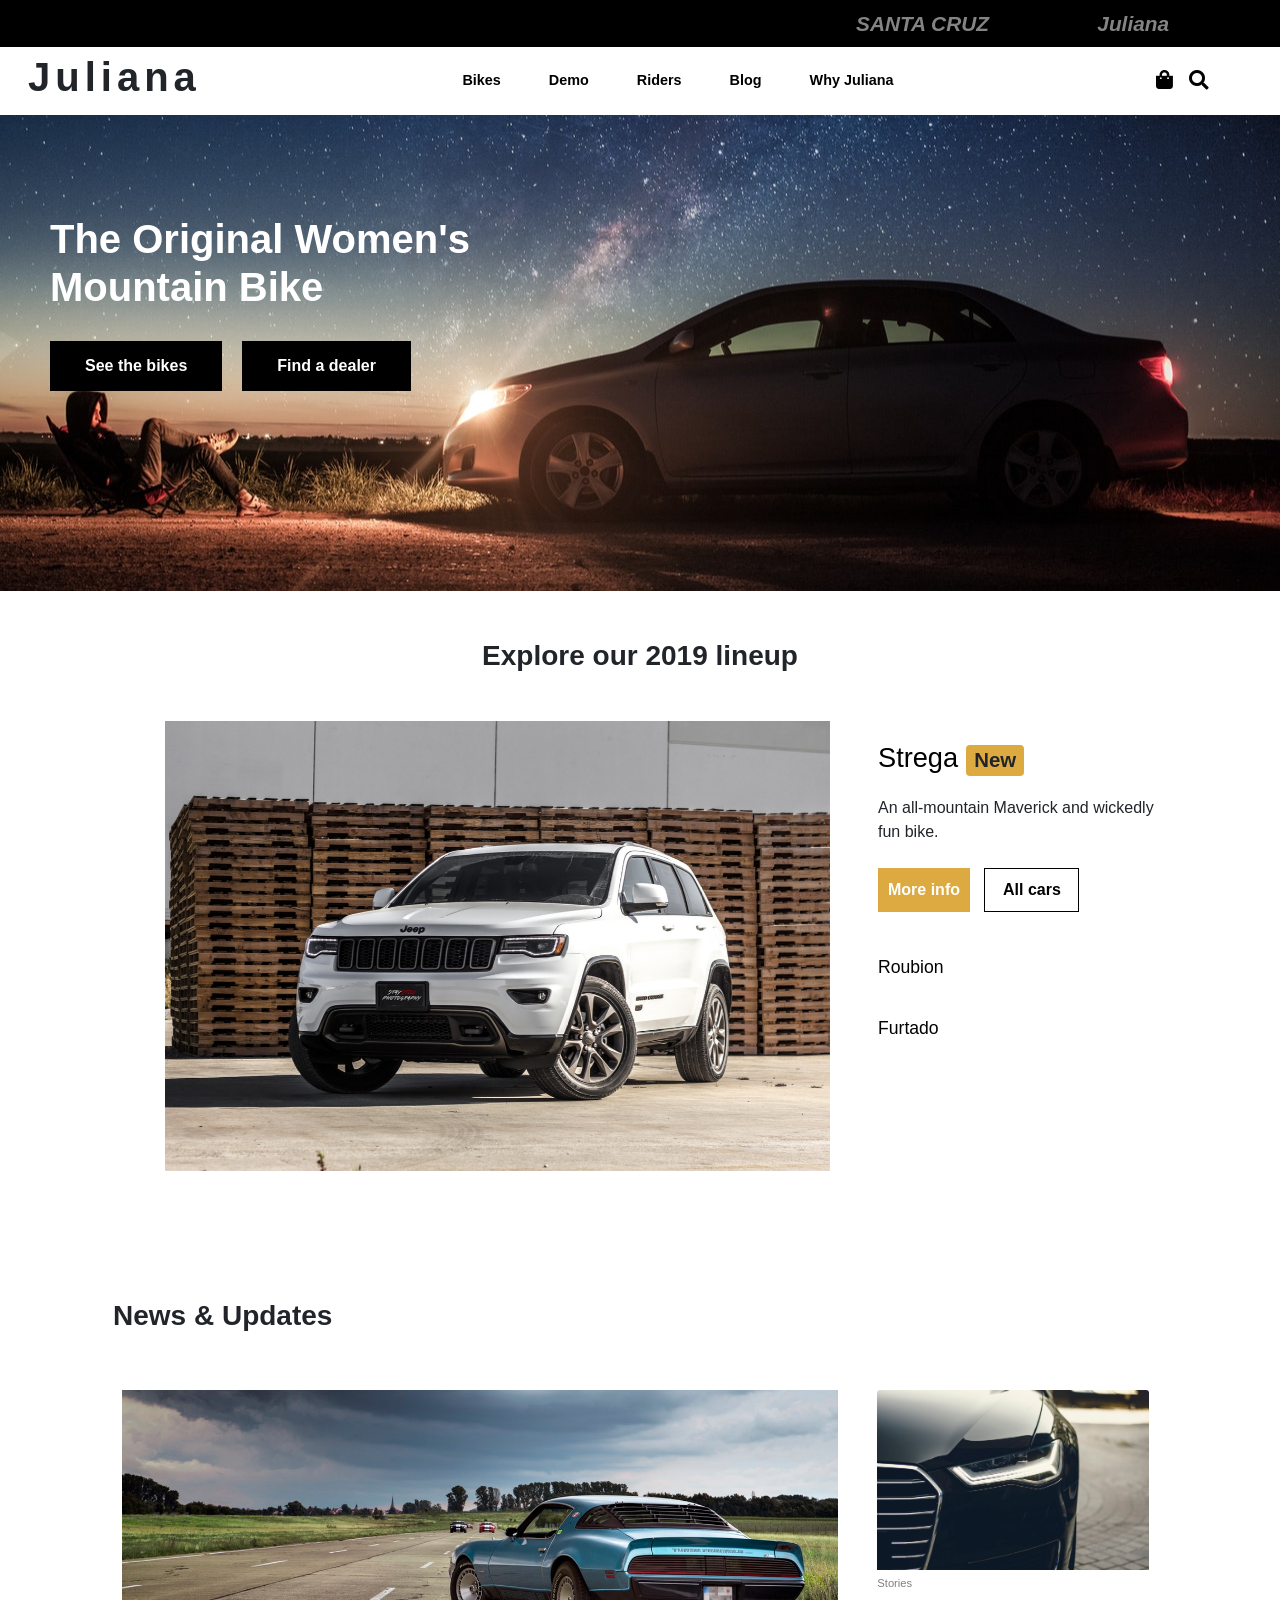
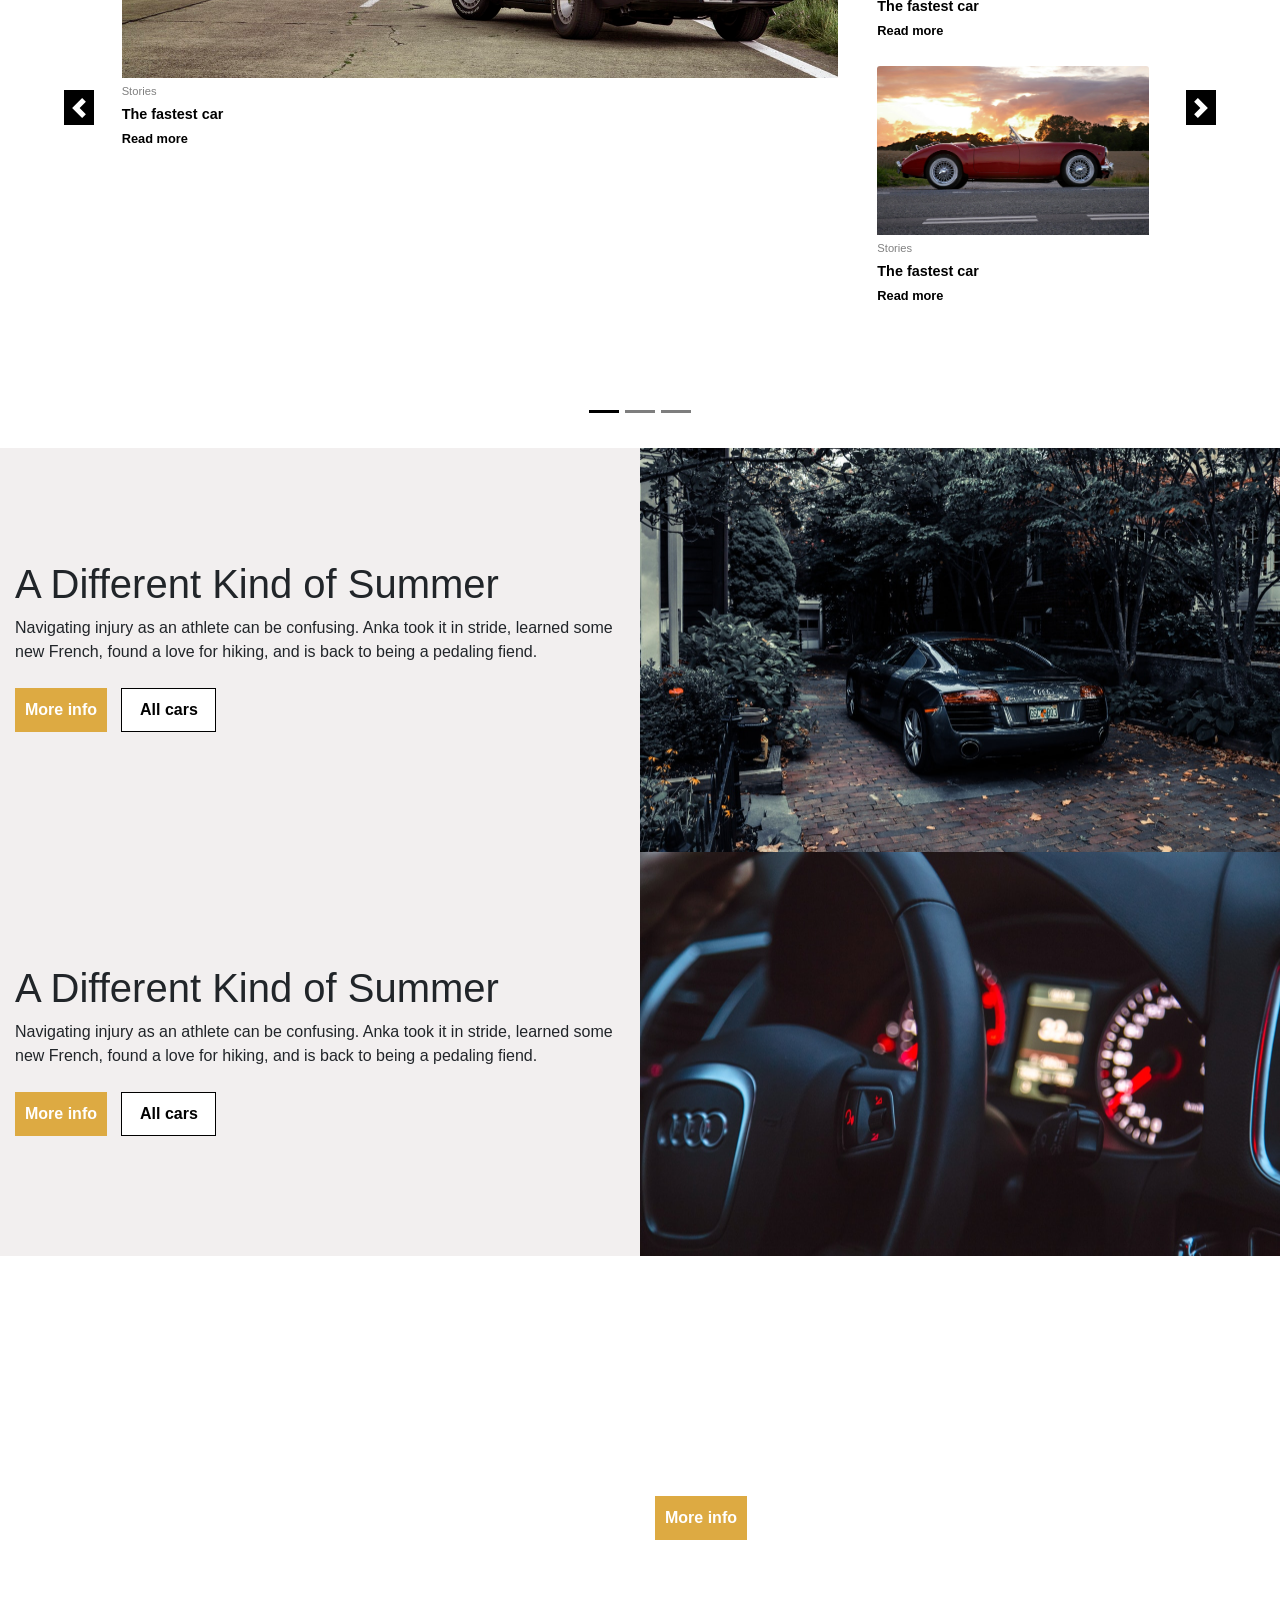
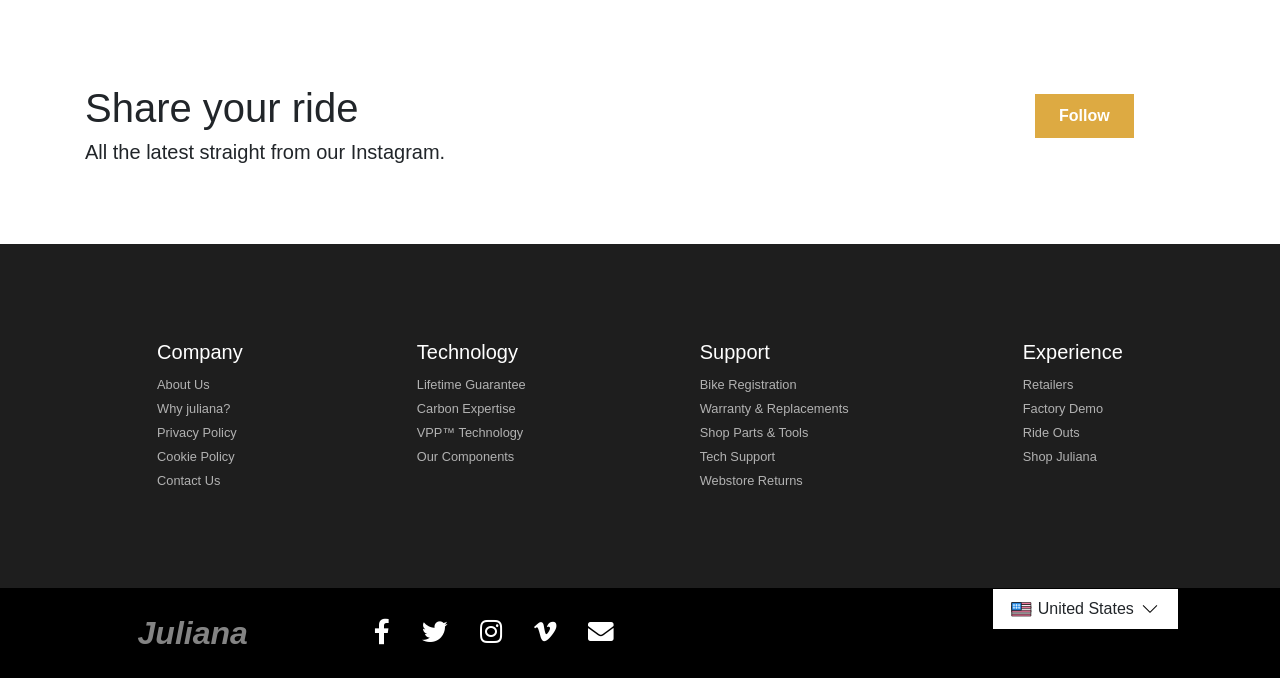
==== docs/index.html @ b0eae42c "changed main.html to index.html" ====
<!DOCTYPE html>
<html lang="en">
<head>
    <meta charset="UTF-8">
    <meta name="viewport" content="width=device-width, initial-scale=1.0">
    <meta http-equiv="X-UA-Compatible" content="ie=edge">
    <title>Challenge</title>
    <link rel="stylesheet" type="text/css" href="css/bootstrap.css">
    <link rel="stylesheet" type="text/css" href="css/main.css">
    <link rel="stylesheet" href="https://use.fontawesome.com/releases/v5.6.3/css/all.css" integrity="sha384-UHRtZLI+pbxtHCWp1t77Bi1L4ZtiqrqD80Kn4Z8NTSRyMA2Fd33n5dQ8lWUE00s/" crossorigin="anonymous">
<body> 





             <!--Pop-Up-->


  <div class="container-fluid" id="pop-up">
<div class="row justify-content-end">
<p id="remove-margin" class="m-4"><a class="remove"><img style="color:#fff;" src="svg_flags/remove.png"></a></p>
</div>
<div class="container">
<div class="row justify-content-center align-items-center">
  <div class="col-md-9 p-0">
    
        <div class="row">
          <div class="col-md-12">
            <div class="row pop-header" style="background-color: #000;">
        <div class="col-md-3">
          <p class="m-0 pt-1 pop-logo">Juliana</p>
        </div>
        <div class="col-md-8 offset-md-1 text-right">
          <p class="mt-3" style="color: #fff;">Current-region: <img src="svg_flags/USA.png"> United-States</p>
        </div>
      </div>
      </div>




      <div class="row no-gutters body-length py-2 pl-4 pr-2" style="background-color: #fff;">
        <div class="col-md-11  m-3">
          <h5 class="pop-title">Select Region Preference</h5>
          <p class="m-0">You can always access these options at the bottom of every page.</p>



<div class="row mt-4 py-2 flags-border">
  <div class="col-md-4">
      <ul class="nav flex-column mb-2">
          <li class="nav-item">
              <p class="nav-link  pop-li active flag-title">Americas</p>
          </li>
          <li class="nav-item">
            <a class="nav-link  pop-li pop-link" href="#"><p class="m-0"><img src="svg_flags/USA.png"> United States</p></a>
          </li>
          <li class="nav-item">
              <a class="nav-link  pop-li pop-link" href="#"><p class="m-0"><img src="svg_flags/Canada.png"> Canada</p></a>
          </li>
          <li class="nav-item">
              <a class="nav-link  pop-li pop-link" href="#"><p class="m-0"><img src="svg_flags/Chile.png"> Chile</p></a>
          </li>
          <li class="nav-item">
              <a class="nav-link  pop-li pop-link" href="#"><p class="m-0"><img src="svg_flags/Mexico(Italy).png"> Mexico</p></a>
            </li>
        </ul>
  </div>
  <div class="col-md-4">
      <ul class="nav flex-column mb-2">
          <li class="nav-item">
              <p class="nav-link  pop-li active flag-title">Europe</p>
          </li>
          <li class="nav-item">
            <a class="nav-link  pop-li pop-link" href="#"><p class="m-0"><img src="svg_flags/France.png"> France</p></a>
          </li>
          <li class="nav-item">
              <a class="nav-link  pop-li pop-link" href="#"><p class="m-0"><img src="svg_flags/Germany.png"> Germany</p></a>
          </li>
          <li class="nav-item">
              <a class="nav-link  pop-li pop-link" href="#"><p class="m-0"><img src="svg_flags/UK.png"> United kingdom</p></a>
          </li>
          <li class="nav-item">
              <a class="nav-link  pop-li pop-link" href="#"><p class="m-0"><img src="svg_flags/Romania.png"> Romania</p></a>
            </li>
            <li class="nav-item">
                <a class="nav-link  pop-li pop-link" href="#"><p class="m-0"><img src="svg_flags/Sweden.png"> Sweden</p></a>
              </li>
        </ul>
  </div>
  <div class="col-md-4">
      <ul class="nav flex-column mb-2">
          <li class="nav-item">
            <p class="nav-link  pop-li active flag-title">Everywhere Else</p>
          </li>
          <li class="nav-item">
            <a class="nav-link  pop-li pop-link" href="#"><p class="m-0"><img src="svg_flags/Israel.png"> Israel</p></a>
          </li>
          <li class="nav-item">
              <a class="nav-link  pop-li pop-link" href="#"><p class="m-0"><img src="svg_flags/Japan.png"> Japan</p></a>
          </li>
          <li class="nav-item">
              <a class="nav-link  pop-li pop-link" href="#"><p class="m-0"><img src="svg_flags/Greece.png"> Greece</p></a>
          </li>
          <li class="nav-item">
              <a class="nav-link  pop-li pop-link" href="#"><p class="m-0"><img src="svg_flags/Georgia.png"> Georgia</p></a>
            </li>
        </ul>
  </div>
</div>



<div class="row mt-3">
  <div class="col-md-12">
    <p class="m-0">Not finding your region?</p>
    <p class="m-0"><a class="view-site">View our US site</a></p>
  </div>
</div>

        </div>
        </div>
      </div>        
  </div>
</div>  
</div>  
  
</div>


            <!--MOBILE POP-UP-->


            <div class="container" id="pop-up-mobile">
              <div class="row mx-2 justify-content-end">
              <p id="remove-margin" class="m-2"><a class="remove"><img style="color:#fff;" src="svg_flags/remove.png"></a></p>
              </div>
              <div class="row mx-2">
                <div class="col-md-12">
                  <div class="row pop-header-mobile" style="background-color: #000;">
              <div class="col-md-3">
                <p class="m-0 pt-1 pop-logo">Juliana</p>
              </div>
              <div class="col-md-8 offset-md-1 text-left">
                <p class="mt-3" style="color: #fff;">Current-region: <img src="svg_flags/USA.png"> United-States</p>
              </div>
            </div>
            </div>
          </div>
          <div class="row mx-2 p-4 body-length" style="background-color: #fff;">
            <div>
                <div id="mobile-region" class="hidden">
                       <p class="mb-0 mt-1 ml-2 bold">Americans</p>
              <p class="mb-0 mt-1 ml-3"><a>United States</a></p>
              <p class="mb-0 mt-1 ml-3"><a>Canada</a></p>
              <p class="mb-0 mt-1 ml-3"><a>Chile</a></p>
              <p class="mb-0 mt-1 ml-3"><a>Mexico</a></p>
                        <p class="mb-0 mt-1 ml-2 bold">Europe</p>
              <p class="mb-0 mt-1 ml-3"><a>France</a></p>
              <p class="mb-0 mt-1 ml-3"><a>Germany</a></p>
              <p class="mb-0 mt-1 ml-3"><a>United kingdom</a></p>
              <p class="mb-0 mt-1 ml-3"><a>Romania</a></p>
              <p class="mb-0 mt-1 ml-3"><a>Sweden</a></p>
                         <p class="mb-0 mt-1 ml-2 bold">Everywhere Else</p>
              <p class="mb-0 mt-1 ml-3"><a>Israel</a></p>
              <p class="mb-0 mt-1 ml-3"><a>Japan</a></p>
              <p class="mb-0 mt-1 ml-3"><a>Greece</a></p>
              <p class="mb-0 my-1 ml-3"><a>Georgia</a></p>
                  </div>
              <h5 class="pop-title">Select Region Preference</h5>
              <p class="m-0">You can always access these options at the bottom of every page.</p>
          </div>
          <div class="flags-border">
          <div class="dropdown language-btn">
            <a class="dropdown-toggle" role="button">
             United States
            </a>     
          </div>
          <button class="Go">Go</button>
        </div>
        <div class="row mt-3">
          <div class="col-md-12">
            <p class="m-0">Not finding your region?</p>
            <p class="m-0"><a class="view-site">View our US site</a></p>
          </div>
        </div>
        </div>
            </div>








<div id="burger-body" class="container-fluid m-0">
<div style="height: 100vh" class="row justify-content-center">

  <ul class="nav flex-column">
      <li class="nav-item mx-1 mt-3" style="background-color: rgb(241, 241, 241);">
        <div id="form-wrapper">
          <form>
              <input id="search" type="text" placeholder="Search Site">
              <input type="submit" class="submit">
          </input>
            </form>
          </div>
        </li>
    <li class="nav-item mx-1 mt-3">
      <a class="nav-link bold-size" href="#">Cars</a>
    </li>
    <li class="nav-item mx-1 mt-4">
      <a class="nav-link bold-size" href="#">Demo</a>
    </li>
    <li class="nav-item mx-1 mt-4">
      <a class="nav-link bold-size" href="#">Riders</a>
    </li>
    <li class="nav-item mx-1 mt-4">
            <a class="nav-link bold-size" href="#">Blog</a>
          </li>
          <li class="nav-item mx-1 mt-4">
                <a class="nav-link bold-size" href="#">Why Juliana</a>
              </li>
              <li class="nav-item mx-1 mt-4">
                  <a class="nav-link bold-size" href="#"><i class="fas fa-shopping-bag fa-lg"></i> Shop Juliana</a>
                </li>
  </ul>
  <ul class="nav">
                        <li class="nav-item mx-2">
                          <a class="nav-link color-black" href="#"><i class="fab fa-facebook-f fa-2x"></i></a>
                        </li>
                        <li class="nav-item mx-2">
                          <a class="nav-link color-black" href="#"><i class="fab fa-twitter  fa-2x"></i></a>
                        </li>
                        <li class="nav-item mx-2">
                          <a class="nav-link color-black" href="#"><i class="fab fa-instagram  fa-2x"></i></a>
                        </li>
                        <li class="nav-item mx-2">
                                <a class="nav-link color-black" href="#"><i class="fab fa-vimeo-v  fa-2x"></i></a>
                              </li>
                              <li class="nav-item mx-2">
                                    <a class="nav-link color-black" href="#"><i class="fas fa-envelope  fa-2x"></i></a>
                                  </li>                                                                                                     
                      </ul>    
</div>
</div>









  <div class="black">
    <div id="page">



<div class="container-fluid">
    <div class="row hidden">
        <div class="col-md-12 two-logos">
            <p class="text-right my-2 mx-5 "><a class="logo mx-2" id="logo-1">SANTA CRUZ</a> <a class="logo  mx-5" id="logo-2" class="m-5">Juliana</a></p>
        </div>
    </div>
    <div class="row align-items-center">


        <div id="menu-logo">
            <p class="juliana">Juliana</p>
            <div id="burger-wrapper" class="m-0"><span class="burger-btn"></span></div>
        </div>
        <div class="row justify-content-center" id="menu">
          <ul style="float: left;" class="m-0">
            <li class="menu-li mr-4 hiddenClass" style="margin-left: 90px"><a class="bold menu-hover">Bikes</a></li>
            <li class="menu-li mx-4 hiddenClass"><a class="bold menu-hover">Demo</a></li>
            <li class="menu-li mx-4 hiddenClass"><a class="bold menu-hover">Riders</a></li>
            <li class="menu-li mx-4 hiddenClass"><a class="bold menu-hover">Blog</a></li>
            <li class="menu-li mx-4 hiddenClass"><a class="bold menu-hover">Why Juliana</a></li>                  
          </ul>
        </div>
        <ul id="menu-icons" class="m-0">
            <li class="menu-li mx-2 menu-hover hiddenClass"><a class="menu-hover"><i class="fas fa-shopping-bag fa-lg"></i></a></li> 
            
            
            <li  id="search-text" class="nav-item hidden-pc menu-li">
                <div style="background-color: #fff; border: 1px solid #000;">
                <form style="margin-top: -10px;">
                  <input id="pc-search" type="text" placeholder="Search Site">
                  <input type="submit" class="pc-submit">
                </input>
                </form>
              </div>
            </li>

            <li id="search-remove" class="hidden-pc menu-li nav-item ml-4 mt-2 mr-2">
                <a role="button"><img src="svg_flags/remove-16.png"></a>
              </li>


            <li id="search-btn" class="menu-li mx-2">
                <a role="button" class="menu-hover"><i class="fas fa-search fa-lg"></i></a>
              </li>
        </ul>
                 
      </div>
</div>











    <div class="container-fluid">
    <div class="row">
    <div id="moto-wrapper">
        <h1 id="moto">The Original Women's <br>Mountain Bike</h1>
        <button class="yellow-button ">See the bikes</a>
        <button class="yellow-button m-0">Find a dealer</a>
    </div>
</div>
</div>



                           <!--PICTURE FADE!!!!-->

<div id="medium-carousel" class="container">
    <div class="row"><h3 class="my-5 mx-auto" style="font-weight:bold;">Explore our 2019 lineup</h3></div>
    <div class="row">
        <div class="col-md-7  offset-md-1 p-0">
            <div id="carouselExampleControls" class="carousel slide carousel-fade" data-ride="carousel" data-interval="false">
                    <div class="carousel-inner">
                      <div class="carousel-item active">
                            <div class="slide-width" id="slide-1"></div>
                      </div>
                      <div class="carousel-item">
                            <div class="slide-width" id="slide-2"></div>
                      </div>
                      <div class="carousel-item">
                            <div class="slide-width" id="slide-3"></div>
                      </div>
                    </div>                    
                  </div>
        </div>

        <div class="col-md-4 px-5">
                <ul class="nav flex-column carousel-nav">
                        <li class="nav-item" data-target="#carouselExampleControls" data-slide-to="0" class="active">
                          <a class="nav-link active toggle-li" id="a-toggle1" data-toggle="collapse" href="#collapse1" role="button" aria-expanded="false" aria-controls="collapseExample">Strega<span class="badge badge-warning mx-2" style="background-color: #ddaa42;">New</span></a>
                        </li>
                        <div class="collapse show" id="collapse1">
                                <div class="card card-body">
                                 <p>An all-mountain Maverick and wickedly fun bike.</p> 
                                 <p>
                                  <button id="collapse-button1" class="col-btn my-2">More info</button>
                                    <button id="collapse-button2" class="col-btn">All cars</button>
                                  </p>
                                </div>
                              </div>
                        <li class="nav-item" data-target="#carouselExampleControls" data-slide-to="1" class="active" >
                          <a class="nav-link" id="a-toggle2" data-toggle="collapse" href="#collapse2" role="button" aria-expanded="false" aria-controls="collapseExample">Roubion</a>
                        </li>
                        <div class="collapse" id="collapse2">
                          <div class="card card-body">
                            <p>Ready to rally the world.</p> 
                            <p>
                             <button id="collapse-button1" class="col-btn my-2">More info</button>
                               <button id="collapse-button2" class="col-btn">All cars</button>
                             </p>
                           </div>
                              </div>
                        <li class="nav-item" data-target="#carouselExampleControls" data-slide-to="2" class="active">
                          <a class="nav-link" id="a-toggle3" data-toggle="collapse" href="#collapse3" role="button" aria-expanded="false" aria-controls="collapseExample">Furtado</a>
                        </li>
                        <div class="collapse" id="collapse3">
                          <div class="card card-body">
                            <p>When you just want one, this is the one.</p> 
                            <p>
                             <button id="collapse-button1" class="col-btn my-2">More info</button>
                               <button id="collapse-button2" class="col-btn">All cars</button>
                             </p>
                           </div>
                              </div>
                            </ul>                    
        </div>
    </div>
</div>




<div id="mobile-carousel" class="container" style="height: 650px;">
  <div class="row"><h3 class="my-5 mx-auto" style="font-weight:bold;">Explore our 2019 lineup</h3></div>
  <div class="row">
      <div class="list-group">
          <a role="button" data-target="#explore-car" data-slide-to="0" class="active pr-3 pl-2 explore-li bold"><span id="Active-mobile" class="explore-span active-mobile">Strega</span><span class="badge badge-warning mx-2" style="background-color: #ddaa42;">New</span></a>
          <a role="button" data-target="#explore-car" data-slide-to="1" class="px-3 explore-li bold"><span id="explore-li1" class="explore-span">Roubion</span></a>
          <a role="button" data-target="#explore-car" data-slide-to="2" class="px-3 bold" style="text-decoration: none;"><span id="explore-li2" class="explore-span">Furtado</span></a>
      </div>   
  </div>

  <div id="explore-pics" class="row">
    <div class="slide-width">


      <div id="explore-car" class="carousel slide carousel-fade" data-ride="carousel" data-interval="false">
          <div class="carousel-inner">
            <div class="carousel-item active">
                  <div class="slide-width" id="slide-1"></div>
                  <div class="card card-body pl-2">
                    <p class="explore-title bold m-0 mt-1">Strega</p>
                      <p class="m-0">An all-mountain Maverick and wickedly fun bike.</p> 
                      <p>
                       <button id="collapse-button1" class="col-btn my-2">More info</button>
                         <button id="collapse-button2" class="col-btn">All cars</button>
                       </p>
                     </div>
            </div>
            <div class="carousel-item">
                  <div class="slide-width" id="slide-2"></div>
                  <div class="card card-body pl-2">
                      <p class="explore-title bold m-0 mt-1">Roubion</p>
                        <p class="m-0">Ready to rally the world.</p> 
                        <p>
                         <button id="collapse-button1" class="col-btn my-2">More info</button>
                           <button id="collapse-button2" class="col-btn">All cars</button>
                         </p>
                       </div>
            </div>
            <div class="carousel-item">
                  <div class="slide-width" id="slide-3"></div>
                  <div class="card card-body pl-2">
                      <p class="explore-title bold m-0 mt-1">Furtado</p>
                        <p class="m-0">When you just want one, this is the one.</p> 
                        <p>
                         <button id="collapse-button1" class="col-btn my-2">More info</button>
                           <button id="collapse-button2" class="col-btn">All cars</button>
                         </p>
                       </div>
            </div>
          </div>                    
        </div>
      </div>
  </div>
</div>





















<div class="container-fluid mobile-carousel">
    <div class="row" style="width: 100%"><h3 class="my-5 mobile-center" style="font-weight:bold;">News & Updates</h3></div>

  <div class="row justify-content-center">

<div class="media-block my-3">
  <div class="media-block-image">
    <a href="#">
        <img class="mobile-img" src="img/pexels-photo-981035.jpeg">      
    </a>
  </div>
  <div class="media-block-text">
    <a class="mt-3 mb-0" id="large-small">Stories</a><br>
    <a  id="lagre-title" class="mb-1">The fastest car</a><br>
    <a id="read-more"><span id="small-stroke"></span>Read more</a>
  </div>
</div>



<div class="media-block my-3">
  <div class="media-block-image">
    <a href="#">
        <img class="mobile-img" src="img/pexels-photo-305070.jpeg">      
    </a>
  </div>
  <div class="media-block-text">
    <a class="mt-3 mb-0" id="large-small">Stories</a><br>
    <a id="lagre-title" class="mb-1">The fastest car</a><br>
    <a id="read-more"><span id="small-stroke"></span>Read more</a>
  </div>
</div>



<div class="media-block my-3">
  <div class="media-block-image">
    <a href="#">
        <img class="mobile-img" src="img/pexels-photo-627678.jpeg">      
    </a>
  </div>
  <div class="media-block-text">
    <a class="mt-3 mb-0" id="large-small">Stories</a><br>
    <a id="lagre-title" class="mb-1">The fastest car</a><br>
    <a id="read-more"><span id="small-stroke"></span>Read more</a>
  </div>
</div>

<div class="collapse" id="mobile-collapse1" style="width: 100%">
<div class="media-block my-3">
  <div class="media-block-image">
    <a href="#">
        <img class="mobile-img" src="img/pexels-photo-1149137.jpeg">      
    </a>
  </div>
  <div class="media-block-text">
    <a class="mt-3 mb-0" id="large-small">Stories</a><br>
    <a id="lagre-title" class="mb-1">The fastest car</a><br>
    <a id="read-more"><span id="small-stroke"></span>Read more</a>
  </div>
</div>



<div class="media-block my-4">
  <div class="media-block-image">
    <a href="#">
        <img class="mobile-img" src="img/pexels-photo-707046.jpeg">      
    </a>
  </div>
  <div class="media-block-text">
    <a class="mt-3 mb-0" id="large-small">Stories</a><br>
    <a id="lagre-title" class="mb-1">The fastest car</a><br>
    <a id="read-more"><span id="small-stroke"></span>Read more</a>
  </div>
</div>



<div class="media-block my-4">
  <div class="media-block-image">
    <a href="#">
        <img class="mobile-img" src="img/light-car-inside-black.jpg">      
    </a>
  </div>
  <div class="media-block-text">
    <a class="mt-3 mb-0" id="large-small">Stories</a><br>
    <a id="lagre-title" class="mb-1">The fastest car</a><br>
    <a id="read-more"><span id="small-stroke"></span>Read more</a>
  </div>
</div>

<div class="media-block my-4">
  <div class="media-block-image">
    <a href="#">
        <img class="mobile-img" src="img/pexels-photo-326259.jpeg">      
    </a>
  </div>
  <div class="media-block-text">
    <a class="mt-3 mb-0" id="large-small">Stories</a><br>
    <a id="lagre-title" class="mb-1">The fastest car</a><br>
    <a id="read-more"><span id="small-stroke"></span>Read more</a>
  </div>
</div>



<div class="media-block my-4">
  <div class="media-block-image">
    <a href="#">
        <img class="mobile-img" src="img/pexels-photo-810357.jpeg">      
    </a>
  </div>
  <div class="media-block-text">
    <a class="mt-3 mb-0" id="large-small">Stories</a><br>
    <a id="lagre-title" class="mb-1">The fastest car</a><br>
    <a id="read-more"><span id="small-stroke"></span>Read more</a>
  </div>
</div>



<div class="media-block my-4">
  <div class="media-block-image">
    <a href="#">
        <img class="mobile-img" src="img/pexels-photo-1402787.jpeg">      
    </a>
  </div>
  <div class="media-block-text">
    <a class="mt-3 mb-0" id="large-small">Stories</a><br>
    <a id="lagre-title" class="mb-1">The fastest car</a><br>
    <a id="read-more"><span id="small-stroke"></span>Read more</a>
  </div>
</div>
</div>









<div class="collapse" id="mobile-collapse2" style="width: 100%">
  <div class="media-block mb-3 mt-1">
    <div class="media-block-image">
      <a href="#">
          <img class="mobile-img" src="img/pexels-photo-1149137.jpeg">      
      </a>
    </div>
    <div class="media-block-text">
      <a class="mt-3 mb-0" id="large-small">Stories</a><br>
      <a id="lagre-title" class="mb-1">The fastest car</a><br>
      <a id="read-more"><span id="small-stroke"></span>Read more</a>
    </div>
  </div>
  
  
  
  <div class="media-block my-4">
    <div class="media-block-image">
      <a href="#">
          <img class="mobile-img" src="img/pexels-photo-707046.jpeg">      
      </a>
    </div>
    <div class="media-block-text">
      <a class="mt-3 mb-0" id="large-small">Stories</a><br>
      <a id="lagre-title" class="mb-1">The fastest car</a><br>
      <a id="read-more"><span id="small-stroke"></span>Read more</a>
    </div>
  </div>
  
  
  
  <div class="media-block my-4">
    <div class="media-block-image">
      <a href="#">
          <img class="mobile-img" src="img/light-car-inside-black.jpg">      
      </a>
    </div>
    <div class="media-block-text">
      <a class="mt-3 mb-0" id="large-small">Stories</a><br>
      <a id="lagre-title" class="mb-1">The fastest car</a><br>
      <a id="read-more"><span id="small-stroke"></span>Read more</a>
    </div>
  </div>
  
  <div class="media-block my-4">
    <div class="media-block-image">
      <a href="#">
          <img class="mobile-img" src="img/pexels-photo-326259.jpeg">      
      </a>
    </div>
    <div class="media-block-text">
      <a class="mt-3 mb-0" id="large-small">Stories</a><br>
      <a id="lagre-title" class="mb-1">The fastest car</a><br>
      <a id="read-more"><span id="small-stroke"></span>Read more</a>
    </div>
  </div>
  
  
  
  <div class="media-block my-4">
    <div class="media-block-image">
      <a href="#">
          <img class="mobile-img" src="img/pexels-photo-810357.jpeg">      
      </a>
    </div>
    <div class="media-block-text">
      <a class="mt-3 mb-0" id="large-small">Stories</a><br>
      <a id="lagre-title" class="mb-1">The fastest car</a><br>
      <a id="read-more"><span id="small-stroke"></span>Read more</a>
    </div>
  </div>
  
  
  
  <div class="media-block my-4">
    <div class="media-block-image">
      <a href="#">
          <img class="mobile-img" src="img/pexels-photo-1402787.jpeg">      
      </a>
    </div>
    <div class="media-block-text">
      <a class="mt-3 mb-0" id="large-small">Stories</a><br>
      <a id="lagre-title" class="mb-1">The fastest car</a><br>
      <a id="read-more"><span id="small-stroke"></span>Read more</a>
    </div>
  </div>
  </div>
               





    <button id="collapse-btn" class="col-btn mt-5" data-toggle="collapse" href="#mobile-collapse1" role="button" aria-expanded="false" aria-controls="collapseExample">Load more</button>
    <button id="collapse-btn1" class="col-btn mt-5 hidden" data-toggle="collapse" href="#mobile-collapse2" role="button" aria-expanded="false" aria-controls="collapseExample">Load more</button>
  </div>
</div>



                           <!--Mobile news-->




<div id="news-mobile" class="row" style="width: 100%; margin-top:80px" ><h3 class="my-5 mobile-center" style="font-weight:bold;">News & Updates</h3></div>
    <div id="main-carousel" class="col-md-12">
        <a class="carousel-control-prev" href="#carouselExampleIndicators" role="button" data-slide="prev">
            <span class="carousel-control-prev-icon" aria-hidden="true"></span>
            <span class="sr-only">Previous</span>
          </a>
          <a class="carousel-control-next" href="#carouselExampleIndicators" role="button" data-slide="next">
              <span class="carousel-control-next-icon" aria-hidden="true"></span>
              <span class="sr-only">Next</span>
            </a>




        <div id="carouselExampleIndicators" class="carousel slide" data-ride="carousel" data-interval="false">
            <ol class="carousel-indicators">
              <li data-target="#carouselExampleIndicators" data-slide-to="0" class="active"></li>
              <li data-target="#carouselExampleIndicators" data-slide-to="1"></li>
              <li data-target="#carouselExampleIndicators" data-slide-to="2"></li>
            </ol>
            <div class="carousel-inner">

                            <!--ITEM-1-->

              <div class="carousel-item h-70 active" style="margin-top: 10px">
                <div class="row mb-3">
                  <div class="col-md-7 offset-md-1">
                    <div class="overflow">

                            <!--Big image-->

                    <div id="large-bg" class="zoom"></div>
                   </div>
                    <a class="mt-3 mb-0" id="large-small">Stories</a><br>
                    <a id="lagre-title" class="mb-1">The fastest car</a><br>
                    <a id="read-more"><span id="small-stroke"></span>Read more</a>
                  </div>
                  <div class="col-md-3 ">
                    <div class="row">

                              <!--Card-1-->


                      <div class="card mx-4">
                        <div class="overflow">
                        <img class="card-img-top zoom" src="img/pexels-photo-305070.jpeg">
                       </div>
                        <div class="card-body">
                          <div class="card-text">
                           <a class="mt-3 mb-0" id="large-small">Stories</a><br>
                           <a id="lagre-title" class="mb-1">The fastest car</a><br>
                           <a id="read-more"><span id="small-stroke"></span>Read more</a>
                          </div>

                          
                              <!--Card-2-->


                          <div class="card mt-4 mb-4">
                            <div class="overflow">
                           <img class="card-img-top zoom" src="img/pexels-photo-627678.jpeg">
                         </div>
                           <div class="card-body">
                             <div class="card-text">
                              <a class="mt-3 mb-0" id="large-small">Stories</a><br>
                              <a id="lagre-title" class="mb-1">The fastest car</a><br>
                              <a id="read-more"><span id="small-stroke"></span>Read more</a>
                             </div>
                        </div>
                      </div>
                    </div>
                  </div>
                </div>
               </div>
             </div>

             
             </div>
                         <!--ITEM-2-->
              <div class="carousel-item" style="margin-top: 5px">
              <div class="row">
                <div class="col-md-3 mr-right">
                    <div class="card">
                        <div class="overflow">
                       <img class="card-img-top zoom" src="img/pexels-photo-1149137.jpeg">
                     </div>
                       <div class="card-body">
                         <div class="card-text">
                          <a class="mt-3 mb-0" id="large-small">Stories</a><br>
                          <a id="lagre-title" class="mb-1">The fastest car</a><br>
                          <a id="read-more"><span id="small-stroke"></span>Read more</a>
                         </div>
                    </div>
                  </div>
                </div>
                <div class="col-md-3">
                  <div class="card">
                    <div class="overflow">
                   <img class="card-img-top zoom" src="img/pexels-photo-707046.jpeg">
                 </div>
                   <div class="card-body">
                     <div class="card-text">
                      <a class="mt-3 mb-0" id="large-small">Stories</a><br>
                      <a id="lagre-title" class="mb-1">The fastest car</a><br>
                      <a id="read-more"><span id="small-stroke"></span>Read more</a>
                     </div>
                </div>
              </div>
            </div>
                <div class="col-md-3">
                  <div class="card">
                    <div class="overflow">
                   <img class="card-img-top zoom" src="img/light-car-inside-black.jpg">
                 </div>
                   <div class="card-body">
                     <div class="card-text">
                      <a class="mt-3 mb-0" id="large-small">Stories</a><br>
                      <a id="lagre-title" class="mb-1">The fastest car</a><br>
                      <a id="read-more"><span id="small-stroke"></span>Read more</a>
                     </div>
                </div>
              </div>
            </div>
              </div>


                            <!--ROW-2-->


                    <div class="row mt-4 small-bottom">
                        <div class="col-md-3 mr-right">
                            <div class="card">
                                <div class="overflow">
                               <img class="card-img-top zoom" src="img/pexels-photo-326259.jpeg">
                             </div>
                               <div class="card-body">
                                 <div class="card-text">
                                  <a class="mt-3 mb-0" id="large-small">Stories</a><br>
                                  <a id="lagre-title" class="mb-1">The fastest car</a><br>
                                  <a id="read-more"><span id="small-stroke"></span>Read more</a>
                                 </div>
                            </div>
                          </div>
                        </div>
                        <div class="col-md-3">
                          <div class="card">
                            <div class="overflow">
                           <img class="card-img-top zoom" src="img/pexels-photo-810357.jpeg">
                         </div>
                           <div class="card-body">
                             <div class="card-text">
                              <a class="mt-3 mb-0" id="large-small">Stories</a><br>
                              <a id="lagre-title" class="mb-1">The fastest car</a><br>
                              <a id="read-more"><span id="small-stroke"></span>Read more</a>
                             </div>
                        </div>
                      </div>
                    </div>
                        <div class="col-md-3"><div class="card">
                            <div class="overflow">
                           <img class="card-img-top zoom" src="img/pexels-photo-1402787.jpeg">
                         </div>
                           <div class="card-body">
                             <div class="card-text">
                              <a class="mt-3 mb-0" id="large-small">Stories</a><br>
                              <a id="lagre-title" class="mb-1">The fastest car</a><br>
                              <a id="read-more"><span id="small-stroke"></span>Read more</a>
                             </div>
                        </div>
                      </div></div>
                      </div>
                
              </div>
              <div class="carousel-item" style="margin-top: 5px">
                  <div class="row">
                      <div class="col-md-3 mr-right">
                          <div class="card">
                              <div class="overflow">
                             <img class="card-img-top zoom" src="img/pexels-photo-1149137.jpeg">
                           </div>
                             <div class="card-body">
                               <div class="card-text">
                                <a class="mt-3 mb-0" id="large-small">Stories</a><br>
                                <a id="lagre-title" class="mb-1">The fastest car</a><br>
                                <a id="read-more"><span id="small-stroke"></span>Read more</a>
                               </div>
                          </div>
                        </div>
                      </div>
                      <div class="col-md-3">
                        <div class="card">
                          <div class="overflow">
                         <img class="card-img-top zoom" src="img/pexels-photo-707046.jpeg">
                       </div>
                         <div class="card-body">
                           <div class="card-text">
                            <a class="mt-3 mb-0" id="large-small">Stories</a><br>
                            <a id="lagre-title" class="mb-1">The fastest car</a><br>
                            <a id="read-more"><span id="small-stroke"></span>Read more</a>
                           </div>
                      </div>
                    </div>
                  </div>
                      <div class="col-md-3">
                        <div class="card">
                          <div class="overflow">
                         <img class="card-img-top zoom" src="img/light-car-inside-black.jpg">
                       </div>
                         <div class="card-body">
                           <div class="card-text">
                            <a class="mt-3 mb-0" id="large-small">Stories</a><br>
                            <a id="lagre-title" class="mb-1">The fastest car</a><br>
                            <a id="read-more"><span id="small-stroke"></span>Read more</a>
                           </div>
                      </div>
                    </div>
                  </div>
                    </div>
      
      
                                  <!--ROW-2-->
      
      
                          <div class="row mt-4 small-bottom">
                              <div class="col-md-3 mr-right">
                                  <div class="card">
                                      <div class="overflow">
                                     <img class="card-img-top zoom" src="img/pexels-photo-326259.jpeg">
                                   </div>
                                     <div class="card-body">
                                       <div class="card-text">
                                        <a class="mt-3 mb-0" id="large-small">Stories</a><br>
                                        <a id="lagre-title" class="mb-1">The fastest car</a><br>
                                        <a id="read-more"><span id="small-stroke"></span>Read more</a>
                                       </div>
                                  </div>
                                </div>
                              </div>
                              <div class="col-md-3">
                                <div class="card">
                                  <div class="overflow">
                                 <img class="card-img-top zoom" src="img/pexels-photo-810357.jpeg">
                               </div>
                                 <div class="card-body">
                                   <div class="card-text">
                                    <a class="mt-3 mb-0" id="large-small">Stories</a><br>
                                    <a id="lagre-title" class="mb-1">The fastest car</a><br>
                                    <a id="read-more"><span id="small-stroke"></span>Read more</a>
                                   </div>
                              </div>
                            </div>
                          </div>
                              <div class="col-md-3"><div class="card">
                                  <div class="overflow">
                                 <img class="card-img-top zoom" src="img/pexels-photo-1402787.jpeg">
                               </div>
                                 <div class="card-body">
                                   <div class="card-text">
                                    <a class="mt-3 mb-0" id="large-small">Stories</a><br>
                                    <a id="lagre-title" class="mb-1">The fastest car</a><br>
                                    <a id="read-more"><span id="small-stroke"></span>Read more</a>
                                   </div>
                              </div>
                            </div></div>
                            </div>          
              </div>        
          </div>
    </div>
  </div>


                    <!--SECTION-4-->
            <div class="container-fluid mt-5">

                         <!--ROW1-->
              <div class="row">
                <div class="col-md-6 g" style="background-color:#f2efef;">
                  <div class="wrapper">
<h1>A Different Kind of Summer</h1>
<p>Navigating injury as an athlete can be confusing. Anka took it in stride, learned some new French, found a love for hiking, and is back to being a pedaling fiend.</p>
<button id="collapse-button1" class="col-btn my-2">More info</button>
<button id="collapse-button2" class="col-btn">All cars</button>
                  </div>
                </div>
                <div class="col-md-6 section4-img1"></div>
              </div>

                  <!--ROW2-->

              <div class="row">
                <div class="col-md-6 section4-img2" ></div>
                <div class="col-md-6 g" style="background-color:#f2efef;">
                  <div id="order-stuff" class="wrapper">
<h1>A Different Kind of Summer</h1>
<p>Navigating injury as an athlete can be confusing. Anka took it in stride, learned some new French, found a love for hiking, and is back to being a pedaling fiend.</p>
<button id="collapse-button1" class="col-btn my-2">More info</button>
<button id="collapse-button2" class="col-btn">All cars</button>
                  </div>
                </div>
              </div>
            </div>


              <!--SECTION-5-->


              <div class="container-fluid section-5-bg">
                <div class="row">
                  <div class="col-md-6"></div>
                  <div class="col-md-6">
                      <div class="wrapper" style="color: white">
                          <h1>A Different Kind of Summer</h1>
                          <p>Navigating injury as an athlete can be confusing. Anka took it in stride, learned some new French, found a love for hiking, and is back to being a pedaling fiend.</p>
                          <button id="collapse-button1" class="col-btn my-2">More info</button>
                      </div>
                  </div>
                </div>
              </div>


                  <!--SECTION-6-->

<div class="container">
  <div class="row my-4 align-items-center">
    <div class="col-md-10">
        <h1>Share your ride</h1>
        <h5>All the latest straight from our Instagram.</h5>
    </div> 
     <div class="col-md-2">
        <button id="follow-btn" class="col-btn mb-4 px-4">Follow</button>

     </div>  
  </div>


  <div id="instafeed" class="row mx-auto justify-content-center mb-5">
    
  </div>
</div>


               <!--FOOTER-->

<footer>
               <div class="container">
                  <div class="footer-align">
                  <div class="row">                   
          <div class="footer-ul first-ul" >
                     <h5 class="mt-5" style="color: #fff;">Company</h5>
                      <ul  class="nav flex-column mb-5">
                          <li class="nav-item">
                            <a class="nav-link active footer-link" href="#">About Us</a>
                          </li>
                          <li class="nav-item">
                            <a class="nav-link footer-link" href="#">Why juliana?</a>
                          </li>
                          <li class="nav-item">
                            <a class="nav-link footer-link" href="#">Privacy Policy</a>
                          </li>
                          <li class="nav-item">
                            <a class="nav-link footer-link" href="#">Cookie Policy</a>
                          </li>
                          <li class="nav-item">
                              <a class="nav-link footer-link" href="#">Contact Us</a>
                            </li>
                        </ul>
                      </div> 
                      <div class="footer-ul">
                      <h5 class="mt-5" style="color: #fff;">Technology</h5>
                      <ul class="nav flex-column mb-5">
                          <li class="nav-item ">
                            <a class="nav-link active footer-link" href="#">Lifetime Guarantee</a>
                          </li>
                          <li class="nav-item">
                            <a class="nav-link footer-link" href="#">Carbon Expertise</a>
                          </li>
                          <li class="nav-item">
                            <a class="nav-link footer-link" href="#">VPP™ Technology</a>
                          </li>
                          <li class="nav-item">
                            <a class="nav-link footer-link" href="#">Our Components</a>
                          </li>
                        </ul>
                      </div>
                        <div class="footer-ul first-ul">
                      <h5 class="mt-5" style="color: #fff;">Support</h5>
                      <ul class="nav flex-column mb-5">
                          <li class="nav-item ">
                            <a class="nav-link active footer-link" href="#">Bike Registration</a>
                          </li>
                          <li class="nav-item">
                            <a class="nav-link footer-link" href="#">Warranty & Replacements</a>
                          </li>
                          <li class="nav-item">
                            <a class="nav-link footer-link" href="#">Shop Parts & Tools</a>
                          </li>
                          <li class="nav-item">
                            <a class="nav-link footer-link" href="#">Tech Support</a>
                          </li>
                          <li class="nav-item">
                              <a class="nav-link footer-link" href="#">Webstore Returns</a>
                            </li>
                        </ul>
                      </div>
                        <div class="footer-ul">
                      <h5 class="mt-5" style="color: #fff;">Experience</h5>
                      <ul class="nav flex-column mb-5">
                          <li class="nav-item ">
                            <a class="nav-link active footer-link" href="#">Retailers</a>
                          </li>
                          <li class="nav-item">
                            <a class="nav-link footer-link" href="#">Factory Demo</a>
                          </li>
                          <li class="nav-item">
                            <a class="nav-link footer-link" href="#">Ride Outs</a>
                          </li>
                          <li class="nav-item">
                            <a class="nav-link footer-link" href="#">Shop Juliana</a>
                          </li>              
                        </ul>
                      </div>
                    </div>
                  </div>
               </div>

               <div class="row m-0 align-items-center" style="background-color: #000;">
                 <div id="logo-auto" class="col-md-1 mr-5"><div id="logo-p-2" style="margin: 1.3rem"><a class="logo" id="logo-2" style="font-size: 2rem;">Juliana</a></div></div>
                 <div class="col-md-5  ml-5 p-0">
                    <ul id="social-nav" class="nav">
                        <li class="nav-item mx-1">
                          <a class="nav-link footer-icon" href="#"><i class="fab fa-facebook-f fa-2x"></i></a>
                        </li>
                        <li class="nav-item mx-1">
                          <a class="nav-link footer-icon" href="#"><i class="fab fa-twitter  fa-2x"></i></a>
                        </li>
                        <li class="nav-item mx-1">
                          <a class="nav-link footer-icon" href="#"><i class="fab fa-instagram  fa-2x"></i></a>
                        </li>
                        <li class="nav-item mx-1">
                                <a class="nav-link footer-icon" href="#"><i class="fab fa-vimeo-v  fa-2x"></i></a>
                              </li>
                              <li class="nav-item mx-1">
                                    <a class="nav-link footer-icon" href="#"><i class="fas fa-envelope  fa-2x"></i></a>
                                  </li>                                                                                                     
                      </ul>              
                 </div>
               
                    <div id="social-btn" class="social-button py-2 px-3"><p class="m-0"><img src="svg_flags/USA.png"> United States <img class="mx-1" src="svg_flags/down-arrow.png"></p></div>
               
               </div>
              </div>
            </div>
</footer>



    <script src="js/jquery.js"></script>
    <script src="js/pooper.min.js"></script>
    <script src="js/bootstrap.min.js"></script>
    <script src="js/main.js"></script>
    <script src="js/insta.js"></script>
    <script src="js/instacustom.js"></script>
</body>
</html>
---- docs/css/main.css ----
body{
    height: 100vh;
}
.hidden-pc{
    display: none !important;
}
.overflow{
overflow: hidden;
}
.carousel-control-prev , .carousel-control-next{
    height: 35px !important;
}
#carouselExampleIndicators{
    height: 620px;
}
@media (max-width: 1200px){
    #carouselExampleIndicators{
        height: 520px;
    }
}
.black{
    background-color: #000;
}
.two-logos{
height: fit-content;
background-color: #000;
}
.bold{
    font-weight: bold;
}
.color-black{
    color: #000 !important;
}
.logo{
    font-size: 1.3rem;
    color: #848484 !important;
    font-style: italic;
    font-weight: bold;
    transition: 0.2s all ease-in-out;
    cursor: pointer;
}
#logo-1:hover{
    color: red !important;
}
#logo-2:hover{
    color: yellow !important;
}
.juliana{
    font-size: 2.5rem;
    font-weight: bold;
    letter-spacing: 5px;
    margin: -8px 8px 8px 8px;
    padding-top: 8px;
}
#moto-wrapper{
height: fit-content;
width: 100%;
background-image: url(pexels-photo-1075947.jpeg);
background-position: center;
background-size: cover;
padding-left: 50px;
padding-bottom: 200px;
}
#moto-wrapper h1{
    color: white;
    margin-top: 100px;
}
#moto{
    margin: 50px 0 30px 0;
    font-size: 2.5rem;
    font-weight: bold;
}
.yellow-button{
color: white !important;
font-weight: bold !important;
background-color: #000;
padding: 13px 35px;
margin: 0 20px 0 0;
border: unset;
cursor: pointer;
transition: 0.2s all ease-in-out;
}
.yellow-button:hover{
    background-color: rgb(70, 70, 70);
}
a{
    color: #000 !important;
    cursor: pointer;
}
li{
    width: fit-content;
    font-size: 0.8rem;
    font-weight: bold;
}

.white{
    color: #fff !important;
}
.pc-submit{
    border: none;
    outline: none;
    margin-top: 12px;
    width: 2.125rem;
    height: 2.125rem;
    background: transparent url('search1.png') center center no-repeat;
    color: transparent;
}
#pc-search{
    outline: none;
    border: none;
    padding: 7px;
    width: 270px;
}
#menu-logo{
    margin-left: 20px;
}

#menu{
    position: absolute;
    width: 100%;
}
.menu-li{
    float: left;
    list-style: none;
    font-size: 0.9rem;
    color: #000;
    transition: all 0.2s linear;
}
#menu-icons{
    position: absolute;
    right: 5%;
    float: left;
}
.menu-hover{
    color: #000;
    transition: all 0.2s linear;
}
.menu-hover:hover{
    color: rgb(146, 80, 26) !important;
}














.slide-width{
    width: 100%;
    height: 450px;
}
#slide-1{
    background-image: url(pexels-photo-119435.jpeg);
    background-position: center;
    background-size: cover;
    background-repeat: no-repeat;
}
#slide-2{
    background-image: url(pexels-photo-909907.jpeg);
    background-position: center;
    background-size: cover;
    background-repeat: no-repeat;
}
#slide-3{
    background-image: url(pexels-photo-244996.jpeg);
    background-position: center;
    background-size: cover;
    background-repeat: no-repeat;
}
.carousel-nav li a{
    margin: 15px 0;
    font-size: 1.1rem;
    height: fit-content;
    transition: 0.2s all ease-in-out;
}
.carousel-nav li a:hover{
color: rgb(146, 80, 26) !important;
transition: 0.2s all linear;
}
.toggle-li{
    font-size: 1.7rem !important;
    margin-left: 10px;
transition: 0.2s all ease-in-out;
}
.col-btn{
    padding: 10px;
}
#collapse-button1{
    background-color: #ddaa42;
    border: unset;
    color: white !important;
    transition: 0.2s all ease-in-out;
    margin-right: 10px;
}
#collapse-button1:hover{
    background-color: #bc8a38;  
}
#collapse-button2{
    border: 1px solid black;
    padding: 9px 1.1rem 9px 1.1rem;
    background-color: white;
    transition: 0.2s all ease-in-out;
}
#collapse-button2:hover{
    background-color: #d3d3d3;
}











#large-bg{
    background-image: url(pexels-photo-981035.jpeg);
    background-position: center;
    background-repeat: no-repeat;
    background-size: cover;
    width: 100%;
    height: 18rem;
}
#large-small{
    font-size: 0.7rem !important;
    color: grey !important;
    transition: all 0.2s linear;
}
#lagre-title{
    font-size: 0.9rem !important;
    font-weight: bold !important;
    transition: all 0.2s linear;
}
#large-small:hover{
    color: black !important;
}
#lagre-title:hover{
    color: #bc8a38 !important;
}
#read-more{
    font-size: 0.8rem !important;
    transition: all 0.2s linear;
    font-weight: bold;
}
#small-stroke{
    margin-top: 12px;
    margin-left: -8px;
    position: absolute;
    height: 3px;
    width: 6px;
    background-color: transparent;
    transition: all 0.2s linear;
}
#read-more:hover{
    margin-left: 0.5rem;
    color: #bc8a38 !important;
}
#read-more:hover #small-stroke{
    background-color: #bc8a38;
}
.overflow{
    overflow: hidden;
}
.zoom{
    transition: all 0.2s ease-in-out;
}
.zoom:hover{
    transform: scale(1.1);
}
.mr-right{
    margin-left: 12%;
}
.fit-content{
    height: fit-content;
}
.item-2{
    margin-left: 12%;
}
.small-bottom{
    margin-bottom: 0.32rem !important;
}




.section4-img1{
background-image: url(pexels-photo-1402787.jpeg);
background-size: cover;
background-repeat: no-repeat;
background-position:  center;
}
.section4-img2{
    background-image: url(light-car-inside-black.jpg);
    background-size: cover;
    background-repeat: no-repeat;
    background-position:  center;
    }
.wrapper{
    margin: 7rem 0;
}
.col-btn{
    cursor: pointer;
}




.section-5-bg{
    background-image: url(pexels-photo-1134857.jpeg);
    background-attachment: fixed;
    background-size: cover;
    background-repeat: no-repeat;
    background-position:  center;
}



#follow-btn{
    background-color: #ddaa42;
    border: unset;
    color: white !important;
    transition: 0.2s all ease-in-out;
}
#follow-btn:hover{
    background-color: #bc8a38;
}
.col-btn{
    font-weight: bold;
}
.footer-align{
   padding: 3em 0;
}



         /*Footer*/
         footer{
             background-color: #1e1e1e;
         }
         .footer-ul{
             margin: 0 auto;
         }
         .nav-item{            
             margin: 0.15rem 0;
             font-weight: normal;
         }
         .footer-link{
            color: #b2b2b2 !important;
            transition: all 0.2s ease-in-out;
         }
         .footer-link:hover{
            color: #dfdfdf !important;
         }
         .footer-icon{
             margin: 0 0.75rem;
             color: #fff !important; 
         }
         .social-button{
             position: absolute;
             right: 0;
             margin-right: 20px;
             background-color: #fff;
             cursor: pointer;
             float: right;
        }
.relative{
position: relative;
}
         #page{
             background-color: #fff;
             transition: all 0.2s linear;
             opacity: 1;
         }
         .toggle-page{
             opacity: 0.1 !important;
         }
         


         /*POP-UP*/


         #pop-up{
             position: fixed;
             opacity: 0;
             z-index: -1;
             width: 100%;
             height: 100vh;
             transition: all 0.2s linear;
         }
         #pop-up-mobile{
            position: fixed;
            opacity: 0;
            z-index: -1;
            width: 100%;
            height: 100vh;
            transition: all 0.2s linear;
        }
         .toggle-pop{
             opacity: 1 !important;
             z-index: 6 !important;
         }
         .pop-logo{
            font-size: 2rem;
            color: #fff;
            letter-spacing: 5px;
         }
         .pop-title{
             font-weight: bold;
         }
         .flag-title{
             font-size: 1.2rem;
         }
         .pop-li{
             color: #000 !important;
             font-weight: normal;
             font-size: 1.1rem;
         }
         .pop-link{            
             transition: all 0.2s linear;
         }
         .pop-link:hover{
             color: #bc8a38 !important;
         }
         .flags-border{
             border-bottom: 1px solid black;
             border-top: 1px solid black;
         }
         .view-site{
             color: #bc8a38 !important;
             transition: all 0.2s linear;
         }
         .view-site:hover{
            color: #dfdfdf !important;
         }
         #burger-body{
             display: none;
         }
         #mobile-carousel{
             display: none !important;
         }
         .mobile-center{
             margin: 0;
             margin-left: 10%;
         }
         #collapse-btn{
            background-color: #ddaa42;
            border: unset;
            color: white !important;
         }
         #collapse-btn1{
            background-color: #ddaa42;
            border: unset;
            color: white !important;
         }
         #main-carousel{
            display: block;
        }
         .mobile-carousel{
        display: none;
         }


         

















         @media (max-width: 780px){
            #carouselExampleIndicators{
                height: 420px;
            }
        }




 @media (max-width: 760px){
    .yellow-button{
        margin: 10px 10px 10px 0;
    }
     #menu-wrapper{
         left: 0;
         position: absolute;
         width: 100%;
         height: 100vh;
     }
     .first-ul{
         width: 50%;
     }
     .hidden{
        display: none !important;
    }
.juliana{
    margin-top: 1px;
    margin-left: 15px;
}
     /* Button */

    #burger-wrapper{
    position: absolute;
    height: 25px;
    width: 26px;
    top: 30px;
    right: 20px;
    cursor: pointer;
    background-color: #fff;
    }
    .burger-btn{
    position: absolute;
    width: 25px;
    height: 2px;
    top: 50%;
    left: 50%;
    transform: translate(-50%,-50%);
    background-color: #000;
    transition: all 0.3s linear;
    }  
    .burger-btn:before,
.burger-btn:after{
    position: absolute;
    content: '';
    width: 25px;
    height: 2px;
    background-color: #000;
    transition: all 0.3s linear;
}
.burger-btn:before{
    top: -8px;
}
.burger-btn:after{
    top: 8px;
}
 .toggle-button .burger-btn{
    background-color: transparent;
}
.toggle-button .burger-btn:before{
    top: 4px;
    transform: rotate(45deg);
}
.toggle-button .burger-btn:after{
    top: 3px;
    transform: rotate(-45deg);
}
     /* Mobile-Menu */




#burger-body{
    display: block;
    width: 70%;
    position: absolute;
    left: -70%;
    transition: all 0.4s ease-in-out;
    background-color: #fff;
}
.menu-open{
    transition: all 0.4s ease-in-out;
    left: 0 !important;
}
.bold-size{
    font-weight: bold;
    font-size: 1.3rem;
}
form{
    width: 201px;
    

    
}
#form-wrapper{
    border-top: 1px solid rgb(158, 158, 158);
    border-bottom: 1px solid rgb(158, 158, 158);
    margin-left: -20px;
}
#search::placeholder{
    font-weight: bold;
    font-size: 1.1rem;
}
#search{
    border: none;
    background-color: rgb(241, 241, 241);
    padding: 20px 0 20px 20px;
    outline: none;   
}
.submit{
    border: none;
    position: absolute;
    margin-top: 14px;
    width: 2.125rem;
    height: 2.125rem;
    background: transparent url('search.png') 0 0 no-repeat;
    color: transparent;
}
.slide-width{
    width: 100%;
    height: 350px;
}
.mobile-carousel{
    margin: 0 !important;
}
.mobile-center{
    margin:  0 auto;
}
#main-carousel{
    display: none;
}
.media-block{
    display: flex;
    width: 100%;
    height: 100px;
    margin: 0 2rem;
}
.mobile-img{
    width: 200px;
    height: 110px;
}
.media-block-text{
  margin-left: 10px;
}
.mobile-carousel{
    display: block;
}
#news-mobile{
     display: none;
}
#logo-p-2{
    display: flex;
    justify-content: center;
}
.language-btn{
    width: 100%;
    padding: 10px;
    border: 1px solid #000;
}
.dropdown-toggle:hover{
    text-decoration: none;
}
.flags-border{
    width: 100%;
    padding: 15px 0;
    margin-top: 15px;
}
.Go{
    border: none;
    background-color: #000;
    padding: 10px 25px;
    margin-top: 20px;
    color: #fff;
}
#mobile-region{
    position: absolute;
    background-color: #fff;
    width: 80%;
    height: 200px;
    margin-top: -87px;
    border: 1px solid black;
    border-bottom: none;
    overflow-y: scroll;
}
 }











 @media(max-width: 780px){
     #medium-carousel{
         display: none !important;
     }
     #mobile-carousel{
        display: block !important;
    }
    .list-group{
        flex-direction: row !important;
        }
        .active-mobile{
            transition: all 0.05s linear;
            color: #b2b2b2 !important;
            border-bottom: 2px solid #bc8a38;
        }
        .explore-li{
            border-right: 1px solid black;
        }
        .explore-li:hover{
            text-decoration: none;
        }
        .explore-span{
            padding-bottom: 5px;

        }
        .explore-span:hover{
            transition: all 0.05s linear;
            color: #b2b2b2 !important;
            border-bottom: 2px solid #bc8a38;
        }
        #explore-pics{
            margin-top: 20px
        }
        .explore-title{
            font-size: 1.2rem;
        }
        .mobile-carousel{
            margin-top: 90px;
        }
        #tablet-margin{
            margin-bottom: 50px;
        }
 }
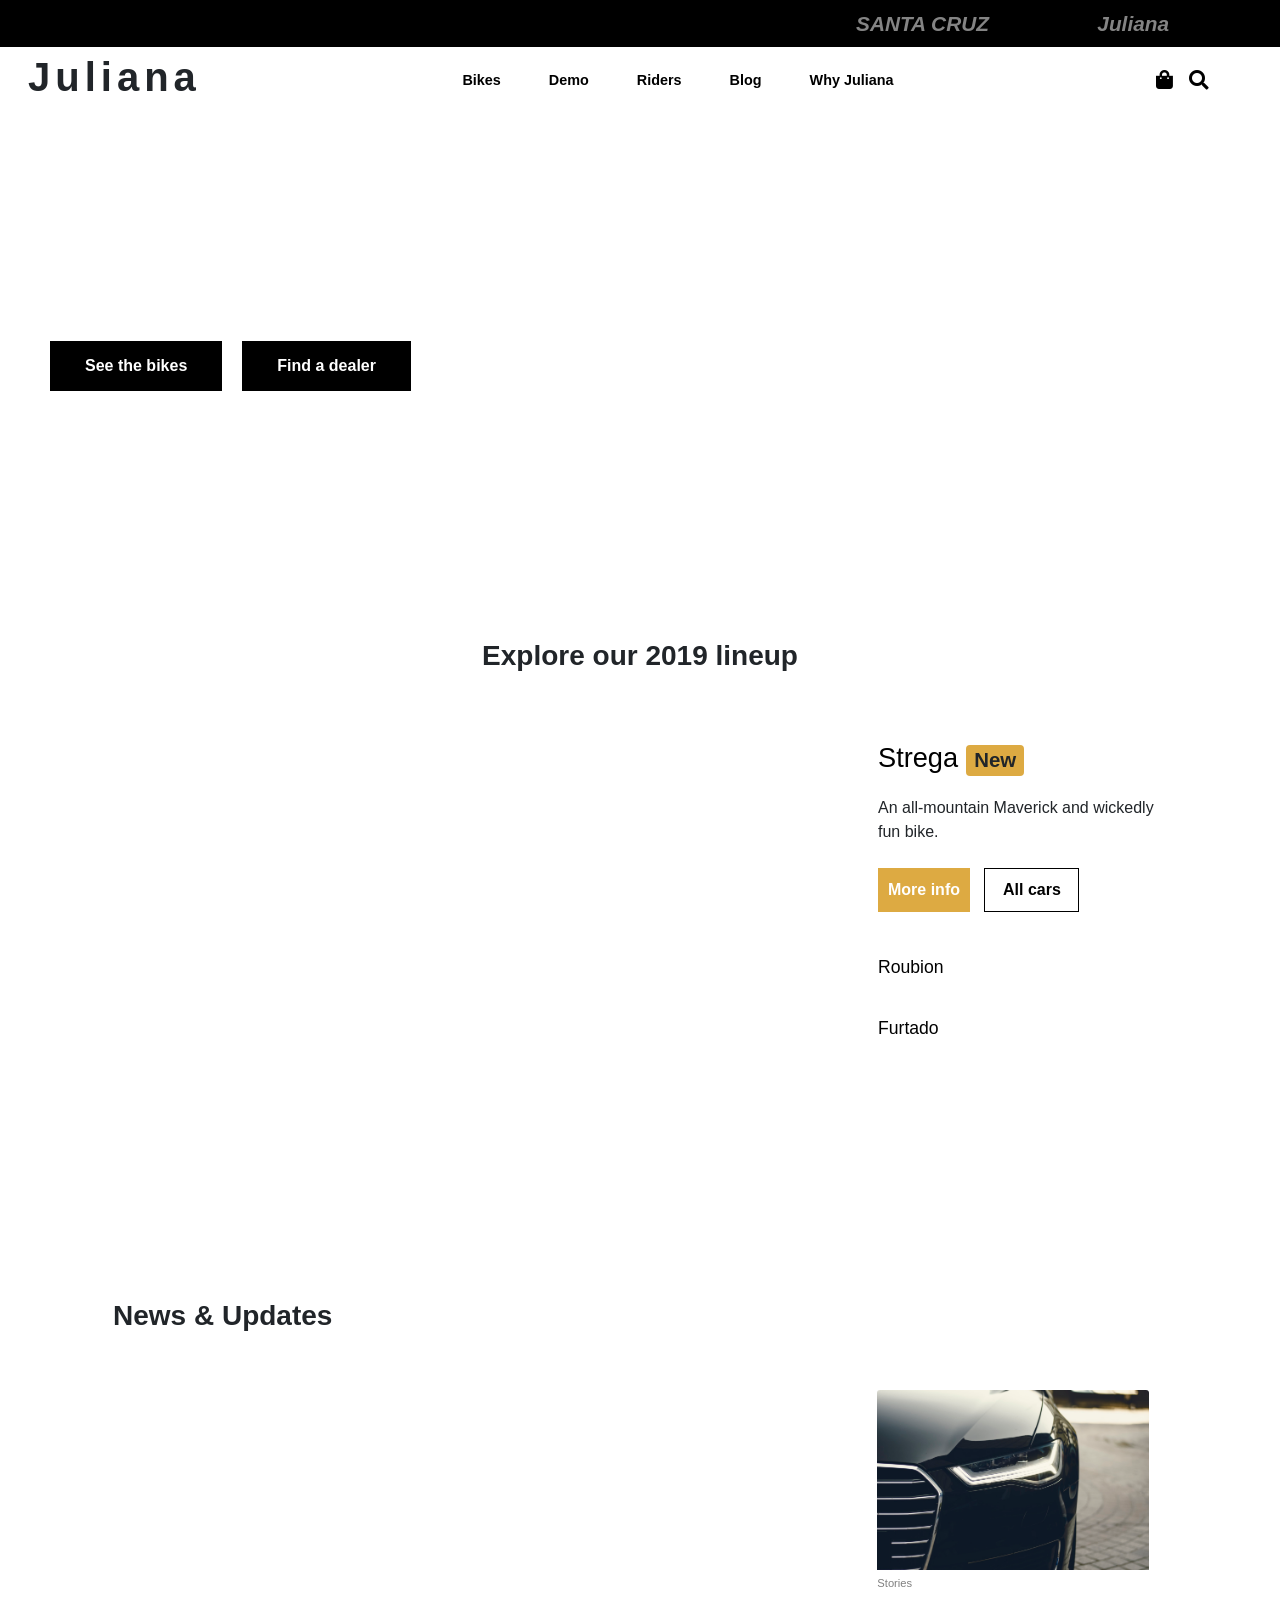
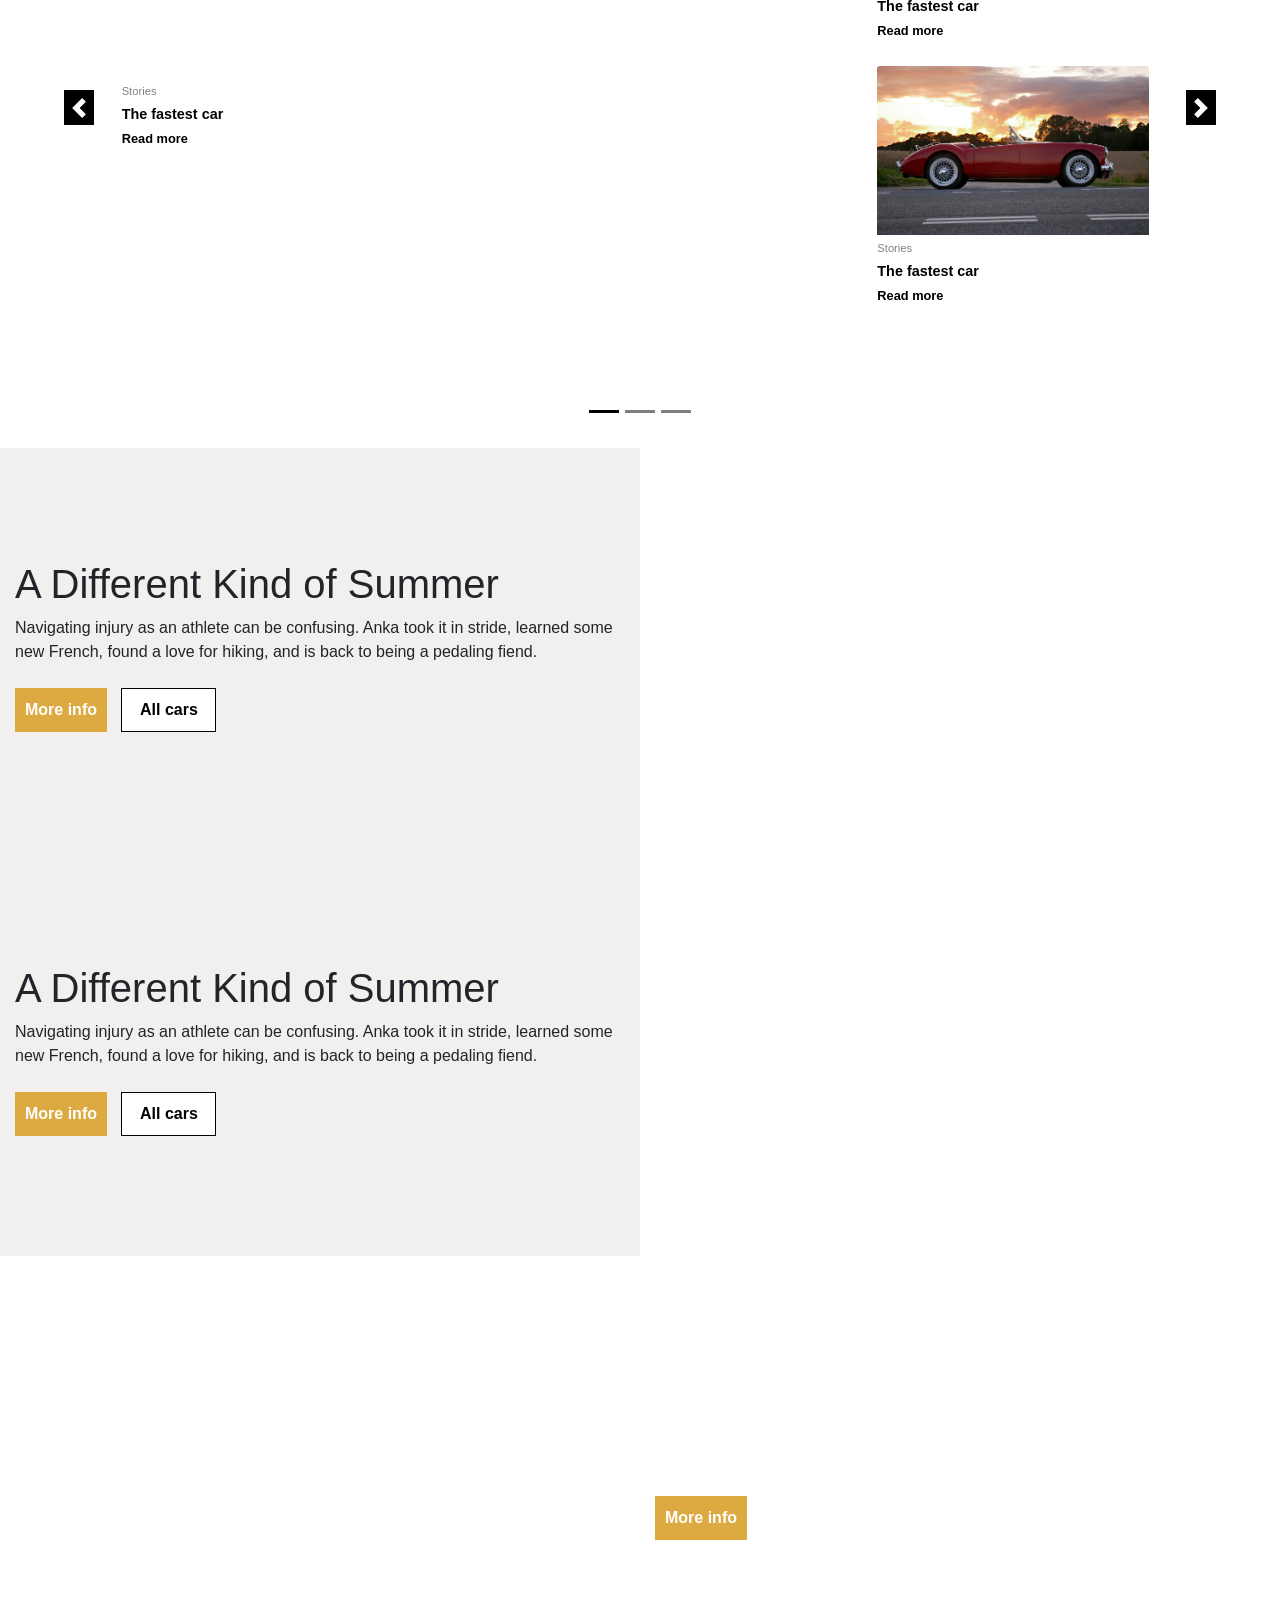
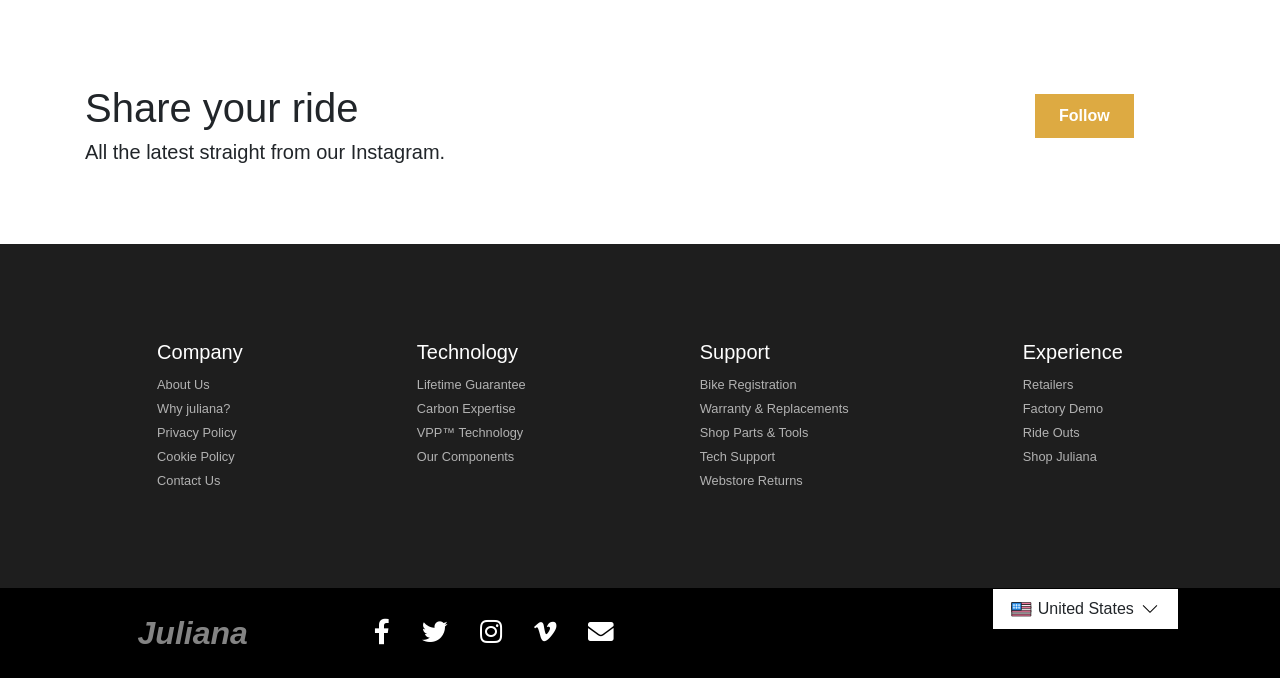
==== commit b1bc2b74: "moved and renamed main.css to index.css" ====
--- a/docs/index.html
+++ b/docs/index.html
@@ -6,7 +6,7 @@
     <meta http-equiv="X-UA-Compatible" content="ie=edge">
     <title>Challenge</title>
     <link rel="stylesheet" type="text/css" href="css/bootstrap.css">
-    <link rel="stylesheet" type="text/css" href="css/main.css">
+    <link rel="stylesheet" type="text/css" href="index.css">
     <link rel="stylesheet" href="https://use.fontawesome.com/releases/v5.6.3/css/all.css" integrity="sha384-UHRtZLI+pbxtHCWp1t77Bi1L4ZtiqrqD80Kn4Z8NTSRyMA2Fd33n5dQ8lWUE00s/" crossorigin="anonymous">
 <body> 
 
--- a/docs/index.css
+++ b/docs/index.css
@@ -0,0 +1,738 @@
+body{
+    height: 100vh;
+}
+.hidden-pc{
+    display: none !important;
+}
+.overflow{
+overflow: hidden;
+}
+.carousel-control-prev , .carousel-control-next{
+    height: 35px !important;
+}
+#carouselExampleIndicators{
+    height: 620px;
+}
+@media (max-width: 1200px){
+    #carouselExampleIndicators{
+        height: 520px;
+    }
+}
+.black{
+    background-color: #000;
+}
+.two-logos{
+height: fit-content;
+background-color: #000;
+}
+.bold{
+    font-weight: bold;
+}
+.color-black{
+    color: #000 !important;
+}
+.logo{
+    font-size: 1.3rem;
+    color: #848484 !important;
+    font-style: italic;
+    font-weight: bold;
+    transition: 0.2s all ease-in-out;
+    cursor: pointer;
+}
+#logo-1:hover{
+    color: red !important;
+}
+#logo-2:hover{
+    color: yellow !important;
+}
+.juliana{
+    font-size: 2.5rem;
+    font-weight: bold;
+    letter-spacing: 5px;
+    margin: -8px 8px 8px 8px;
+    padding-top: 8px;
+}
+#moto-wrapper{
+height: fit-content;
+width: 100%;
+background-image: url(pexels-photo-1075947.jpeg);
+background-position: center;
+background-size: cover;
+padding-left: 50px;
+padding-bottom: 200px;
+}
+#moto-wrapper h1{
+    color: white;
+    margin-top: 100px;
+}
+#moto{
+    margin: 50px 0 30px 0;
+    font-size: 2.5rem;
+    font-weight: bold;
+}
+.yellow-button{
+color: white !important;
+font-weight: bold !important;
+background-color: #000;
+padding: 13px 35px;
+margin: 0 20px 0 0;
+border: unset;
+cursor: pointer;
+transition: 0.2s all ease-in-out;
+}
+.yellow-button:hover{
+    background-color: rgb(70, 70, 70);
+}
+a{
+    color: #000 !important;
+    cursor: pointer;
+}
+li{
+    width: fit-content;
+    font-size: 0.8rem;
+    font-weight: bold;
+}
+
+.white{
+    color: #fff !important;
+}
+.pc-submit{
+    border: none;
+    outline: none;
+    margin-top: 12px;
+    width: 2.125rem;
+    height: 2.125rem;
+    background: transparent url('search1.png') center center no-repeat;
+    color: transparent;
+}
+#pc-search{
+    outline: none;
+    border: none;
+    padding: 7px;
+    width: 270px;
+}
+#menu-logo{
+    margin-left: 20px;
+}
+
+#menu{
+    position: absolute;
+    width: 100%;
+}
+.menu-li{
+    float: left;
+    list-style: none;
+    font-size: 0.9rem;
+    color: #000;
+    transition: all 0.2s linear;
+}
+#menu-icons{
+    position: absolute;
+    right: 5%;
+    float: left;
+}
+.menu-hover{
+    color: #000;
+    transition: all 0.2s linear;
+}
+.menu-hover:hover{
+    color: rgb(146, 80, 26) !important;
+}
+
+
+
+
+
+
+
+
+
+
+
+
+
+
+.slide-width{
+    width: 100%;
+    height: 450px;
+}
+#slide-1{
+    background-image: url(pexels-photo-119435.jpeg);
+    background-position: center;
+    background-size: cover;
+    background-repeat: no-repeat;
+}
+#slide-2{
+    background-image: url(pexels-photo-909907.jpeg);
+    background-position: center;
+    background-size: cover;
+    background-repeat: no-repeat;
+}
+#slide-3{
+    background-image: url(pexels-photo-244996.jpeg);
+    background-position: center;
+    background-size: cover;
+    background-repeat: no-repeat;
+}
+.carousel-nav li a{
+    margin: 15px 0;
+    font-size: 1.1rem;
+    height: fit-content;
+    transition: 0.2s all ease-in-out;
+}
+.carousel-nav li a:hover{
+color: rgb(146, 80, 26) !important;
+transition: 0.2s all linear;
+}
+.toggle-li{
+    font-size: 1.7rem !important;
+    margin-left: 10px;
+transition: 0.2s all ease-in-out;
+}
+.col-btn{
+    padding: 10px;
+}
+#collapse-button1{
+    background-color: #ddaa42;
+    border: unset;
+    color: white !important;
+    transition: 0.2s all ease-in-out;
+    margin-right: 10px;
+}
+#collapse-button1:hover{
+    background-color: #bc8a38;  
+}
+#collapse-button2{
+    border: 1px solid black;
+    padding: 9px 1.1rem 9px 1.1rem;
+    background-color: white;
+    transition: 0.2s all ease-in-out;
+}
+#collapse-button2:hover{
+    background-color: #d3d3d3;
+}
+
+
+
+
+
+
+
+
+
+
+
+#large-bg{
+    background-image: url(pexels-photo-981035.jpeg);
+    background-position: center;
+    background-repeat: no-repeat;
+    background-size: cover;
+    width: 100%;
+    height: 18rem;
+}
+#large-small{
+    font-size: 0.7rem !important;
+    color: grey !important;
+    transition: all 0.2s linear;
+}
+#lagre-title{
+    font-size: 0.9rem !important;
+    font-weight: bold !important;
+    transition: all 0.2s linear;
+}
+#large-small:hover{
+    color: black !important;
+}
+#lagre-title:hover{
+    color: #bc8a38 !important;
+}
+#read-more{
+    font-size: 0.8rem !important;
+    transition: all 0.2s linear;
+    font-weight: bold;
+}
+#small-stroke{
+    margin-top: 12px;
+    margin-left: -8px;
+    position: absolute;
+    height: 3px;
+    width: 6px;
+    background-color: transparent;
+    transition: all 0.2s linear;
+}
+#read-more:hover{
+    margin-left: 0.5rem;
+    color: #bc8a38 !important;
+}
+#read-more:hover #small-stroke{
+    background-color: #bc8a38;
+}
+.overflow{
+    overflow: hidden;
+}
+.zoom{
+    transition: all 0.2s ease-in-out;
+}
+.zoom:hover{
+    transform: scale(1.1);
+}
+.mr-right{
+    margin-left: 12%;
+}
+.fit-content{
+    height: fit-content;
+}
+.item-2{
+    margin-left: 12%;
+}
+.small-bottom{
+    margin-bottom: 0.32rem !important;
+}
+
+
+
+
+.section4-img1{
+background-image: url(pexels-photo-1402787.jpeg);
+background-size: cover;
+background-repeat: no-repeat;
+background-position:  center;
+}
+.section4-img2{
+    background-image: url(light-car-inside-black.jpg);
+    background-size: cover;
+    background-repeat: no-repeat;
+    background-position:  center;
+    }
+.wrapper{
+    margin: 7rem 0;
+}
+.col-btn{
+    cursor: pointer;
+}
+
+
+
+
+.section-5-bg{
+    background-image: url(pexels-photo-1134857.jpeg);
+    background-attachment: fixed;
+    background-size: cover;
+    background-repeat: no-repeat;
+    background-position:  center;
+}
+
+
+
+#follow-btn{
+    background-color: #ddaa42;
+    border: unset;
+    color: white !important;
+    transition: 0.2s all ease-in-out;
+}
+#follow-btn:hover{
+    background-color: #bc8a38;
+}
+.col-btn{
+    font-weight: bold;
+}
+.footer-align{
+   padding: 3em 0;
+}
+
+
+
+         /*Footer*/
+         footer{
+             background-color: #1e1e1e;
+         }
+         .footer-ul{
+             margin: 0 auto;
+         }
+         .nav-item{            
+             margin: 0.15rem 0;
+             font-weight: normal;
+         }
+         .footer-link{
+            color: #b2b2b2 !important;
+            transition: all 0.2s ease-in-out;
+         }
+         .footer-link:hover{
+            color: #dfdfdf !important;
+         }
+         .footer-icon{
+             margin: 0 0.75rem;
+             color: #fff !important; 
+         }
+         .social-button{
+             position: absolute;
+             right: 0;
+             margin-right: 20px;
+             background-color: #fff;
+             cursor: pointer;
+             float: right;
+        }
+.relative{
+position: relative;
+}
+         #page{
+             background-color: #fff;
+             transition: all 0.2s linear;
+             opacity: 1;
+         }
+         .toggle-page{
+             opacity: 0.1 !important;
+         }
+         
+
+
+         /*POP-UP*/
+
+
+         #pop-up{
+             position: fixed;
+             opacity: 0;
+             z-index: -1;
+             width: 100%;
+             height: 100vh;
+             transition: all 0.2s linear;
+         }
+         #pop-up-mobile{
+            position: fixed;
+            opacity: 0;
+            z-index: -1;
+            width: 100%;
+            height: 100vh;
+            transition: all 0.2s linear;
+        }
+         .toggle-pop{
+             opacity: 1 !important;
+             z-index: 6 !important;
+         }
+         .pop-logo{
+            font-size: 2rem;
+            color: #fff;
+            letter-spacing: 5px;
+         }
+         .pop-title{
+             font-weight: bold;
+         }
+         .flag-title{
+             font-size: 1.2rem;
+         }
+         .pop-li{
+             color: #000 !important;
+             font-weight: normal;
+             font-size: 1.1rem;
+         }
+         .pop-link{            
+             transition: all 0.2s linear;
+         }
+         .pop-link:hover{
+             color: #bc8a38 !important;
+         }
+         .flags-border{
+             border-bottom: 1px solid black;
+             border-top: 1px solid black;
+         }
+         .view-site{
+             color: #bc8a38 !important;
+             transition: all 0.2s linear;
+         }
+         .view-site:hover{
+            color: #dfdfdf !important;
+         }
+         #burger-body{
+             display: none;
+         }
+         #mobile-carousel{
+             display: none !important;
+         }
+         .mobile-center{
+             margin: 0;
+             margin-left: 10%;
+         }
+         #collapse-btn{
+            background-color: #ddaa42;
+            border: unset;
+            color: white !important;
+         }
+         #collapse-btn1{
+            background-color: #ddaa42;
+            border: unset;
+            color: white !important;
+         }
+         #main-carousel{
+            display: block;
+        }
+         .mobile-carousel{
+        display: none;
+         }
+
+
+         
+
+
+
+
+
+
+
+
+
+
+
+
+
+
+
+
+
+         @media (max-width: 780px){
+            #carouselExampleIndicators{
+                height: 420px;
+            }
+        }
+
+
+
+
+ @media (max-width: 760px){
+    .yellow-button{
+        margin: 10px 10px 10px 0;
+    }
+     #menu-wrapper{
+         left: 0;
+         position: absolute;
+         width: 100%;
+         height: 100vh;
+     }
+     .first-ul{
+         width: 50%;
+     }
+     .hidden{
+        display: none !important;
+    }
+.juliana{
+    margin-top: 1px;
+    margin-left: 15px;
+}
+     /* Button */
+
+    #burger-wrapper{
+    position: absolute;
+    height: 25px;
+    width: 26px;
+    top: 30px;
+    right: 20px;
+    cursor: pointer;
+    background-color: #fff;
+    }
+    .burger-btn{
+    position: absolute;
+    width: 25px;
+    height: 2px;
+    top: 50%;
+    left: 50%;
+    transform: translate(-50%,-50%);
+    background-color: #000;
+    transition: all 0.3s linear;
+    }  
+    .burger-btn:before,
+.burger-btn:after{
+    position: absolute;
+    content: '';
+    width: 25px;
+    height: 2px;
+    background-color: #000;
+    transition: all 0.3s linear;
+}
+.burger-btn:before{
+    top: -8px;
+}
+.burger-btn:after{
+    top: 8px;
+}
+ .toggle-button .burger-btn{
+    background-color: transparent;
+}
+.toggle-button .burger-btn:before{
+    top: 4px;
+    transform: rotate(45deg);
+}
+.toggle-button .burger-btn:after{
+    top: 3px;
+    transform: rotate(-45deg);
+}
+     /* Mobile-Menu */
+
+
+
+
+#burger-body{
+    display: block;
+    width: 70%;
+    position: absolute;
+    left: -70%;
+    transition: all 0.4s ease-in-out;
+    background-color: #fff;
+}
+.menu-open{
+    transition: all 0.4s ease-in-out;
+    left: 0 !important;
+}
+.bold-size{
+    font-weight: bold;
+    font-size: 1.3rem;
+}
+form{
+    width: 201px;
+    
+
+    
+}
+#form-wrapper{
+    border-top: 1px solid rgb(158, 158, 158);
+    border-bottom: 1px solid rgb(158, 158, 158);
+    margin-left: -20px;
+}
+#search::placeholder{
+    font-weight: bold;
+    font-size: 1.1rem;
+}
+#search{
+    border: none;
+    background-color: rgb(241, 241, 241);
+    padding: 20px 0 20px 20px;
+    outline: none;   
+}
+.submit{
+    border: none;
+    position: absolute;
+    margin-top: 14px;
+    width: 2.125rem;
+    height: 2.125rem;
+    background: transparent url('search.png') 0 0 no-repeat;
+    color: transparent;
+}
+.slide-width{
+    width: 100%;
+    height: 350px;
+}
+.mobile-carousel{
+    margin: 0 !important;
+}
+.mobile-center{
+    margin:  0 auto;
+}
+#main-carousel{
+    display: none;
+}
+.media-block{
+    display: flex;
+    width: 100%;
+    height: 100px;
+    margin: 0 2rem;
+}
+.mobile-img{
+    width: 200px;
+    height: 110px;
+}
+.media-block-text{
+  margin-left: 10px;
+}
+.mobile-carousel{
+    display: block;
+}
+#news-mobile{
+     display: none;
+}
+#logo-p-2{
+    display: flex;
+    justify-content: center;
+}
+.language-btn{
+    width: 100%;
+    padding: 10px;
+    border: 1px solid #000;
+}
+.dropdown-toggle:hover{
+    text-decoration: none;
+}
+.flags-border{
+    width: 100%;
+    padding: 15px 0;
+    margin-top: 15px;
+}
+.Go{
+    border: none;
+    background-color: #000;
+    padding: 10px 25px;
+    margin-top: 20px;
+    color: #fff;
+}
+#mobile-region{
+    position: absolute;
+    background-color: #fff;
+    width: 80%;
+    height: 200px;
+    margin-top: -87px;
+    border: 1px solid black;
+    border-bottom: none;
+    overflow-y: scroll;
+}
+ }
+
+
+
+
+
+
+
+
+
+
+
+ @media(max-width: 780px){
+     #medium-carousel{
+         display: none !important;
+     }
+     #mobile-carousel{
+        display: block !important;
+    }
+    .list-group{
+        flex-direction: row !important;
+        }
+        .active-mobile{
+            transition: all 0.05s linear;
+            color: #b2b2b2 !important;
+            border-bottom: 2px solid #bc8a38;
+        }
+        .explore-li{
+            border-right: 1px solid black;
+        }
+        .explore-li:hover{
+            text-decoration: none;
+        }
+        .explore-span{
+            padding-bottom: 5px;
+
+        }
+        .explore-span:hover{
+            transition: all 0.05s linear;
+            color: #b2b2b2 !important;
+            border-bottom: 2px solid #bc8a38;
+        }
+        #explore-pics{
+            margin-top: 20px
+        }
+        .explore-title{
+            font-size: 1.2rem;
+        }
+        .mobile-carousel{
+            margin-top: 90px;
+        }
+        #tablet-margin{
+            margin-bottom: 50px;
+        }
+ }
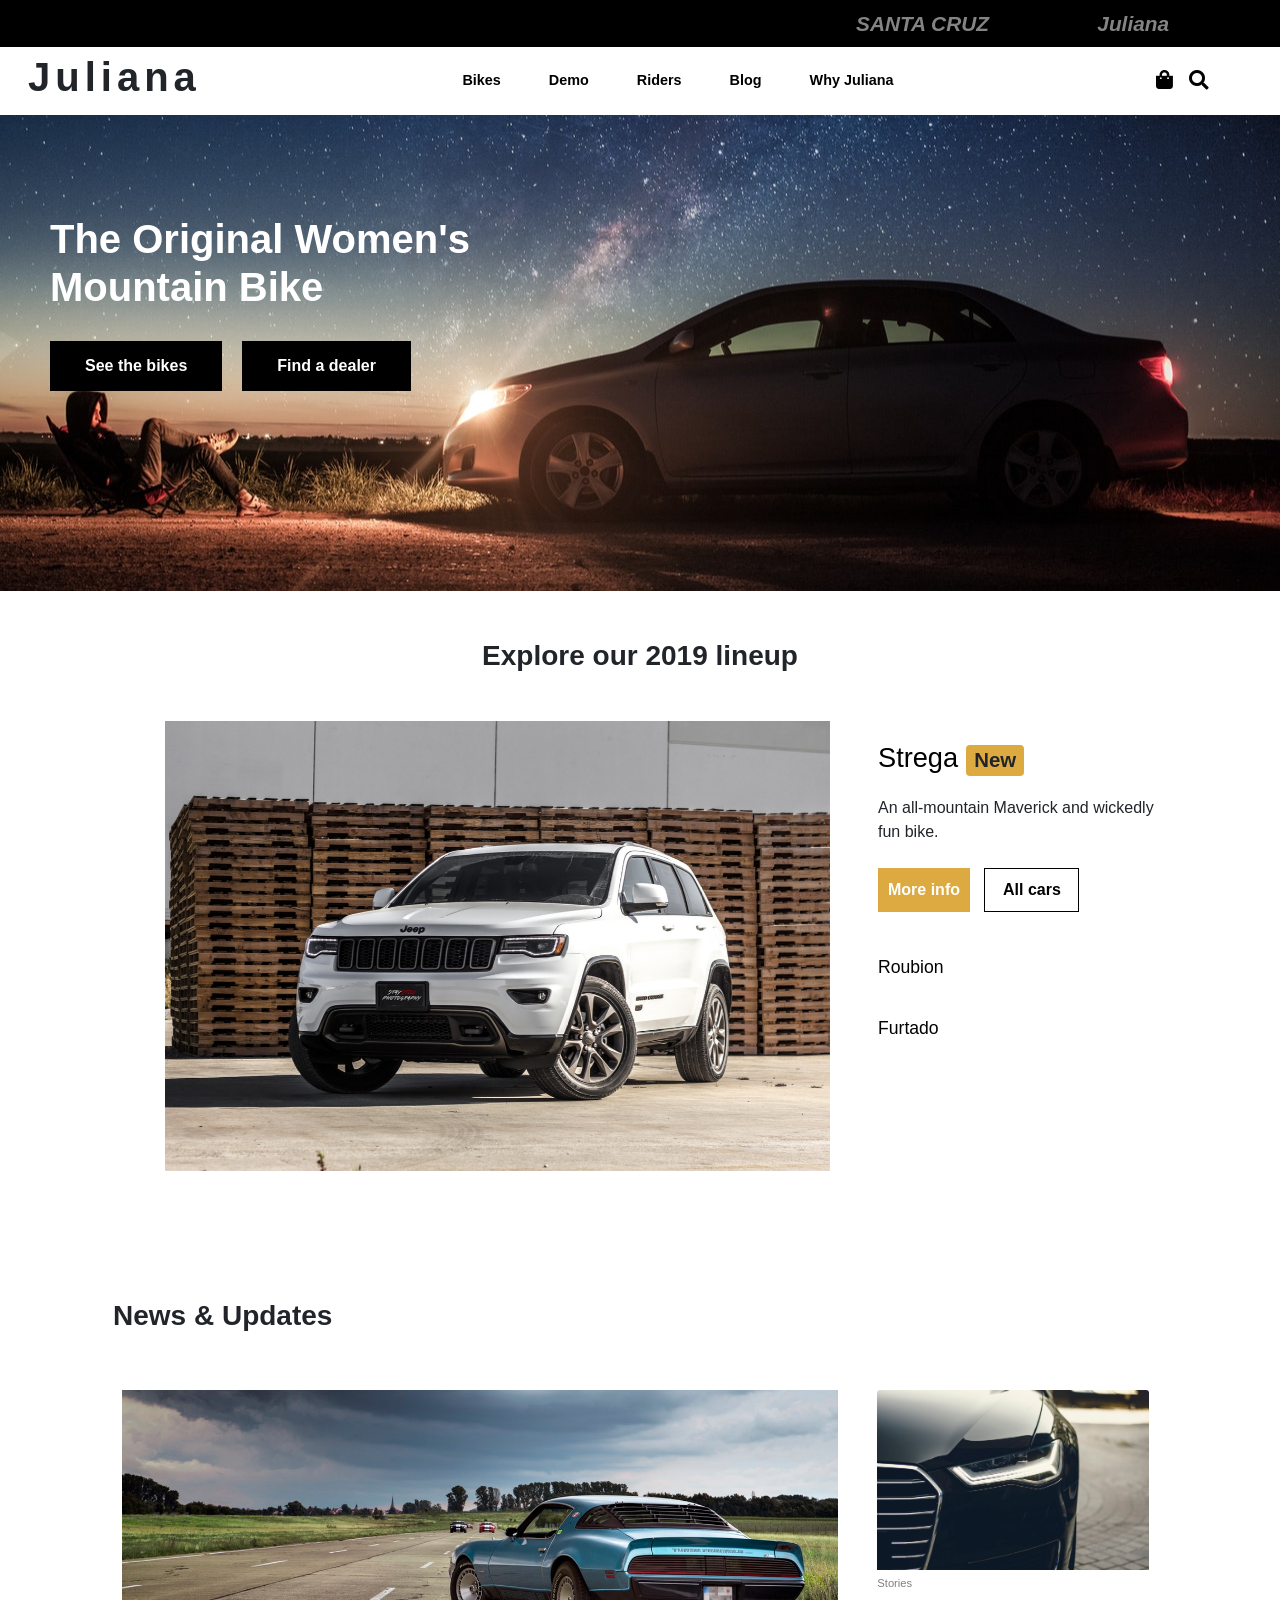
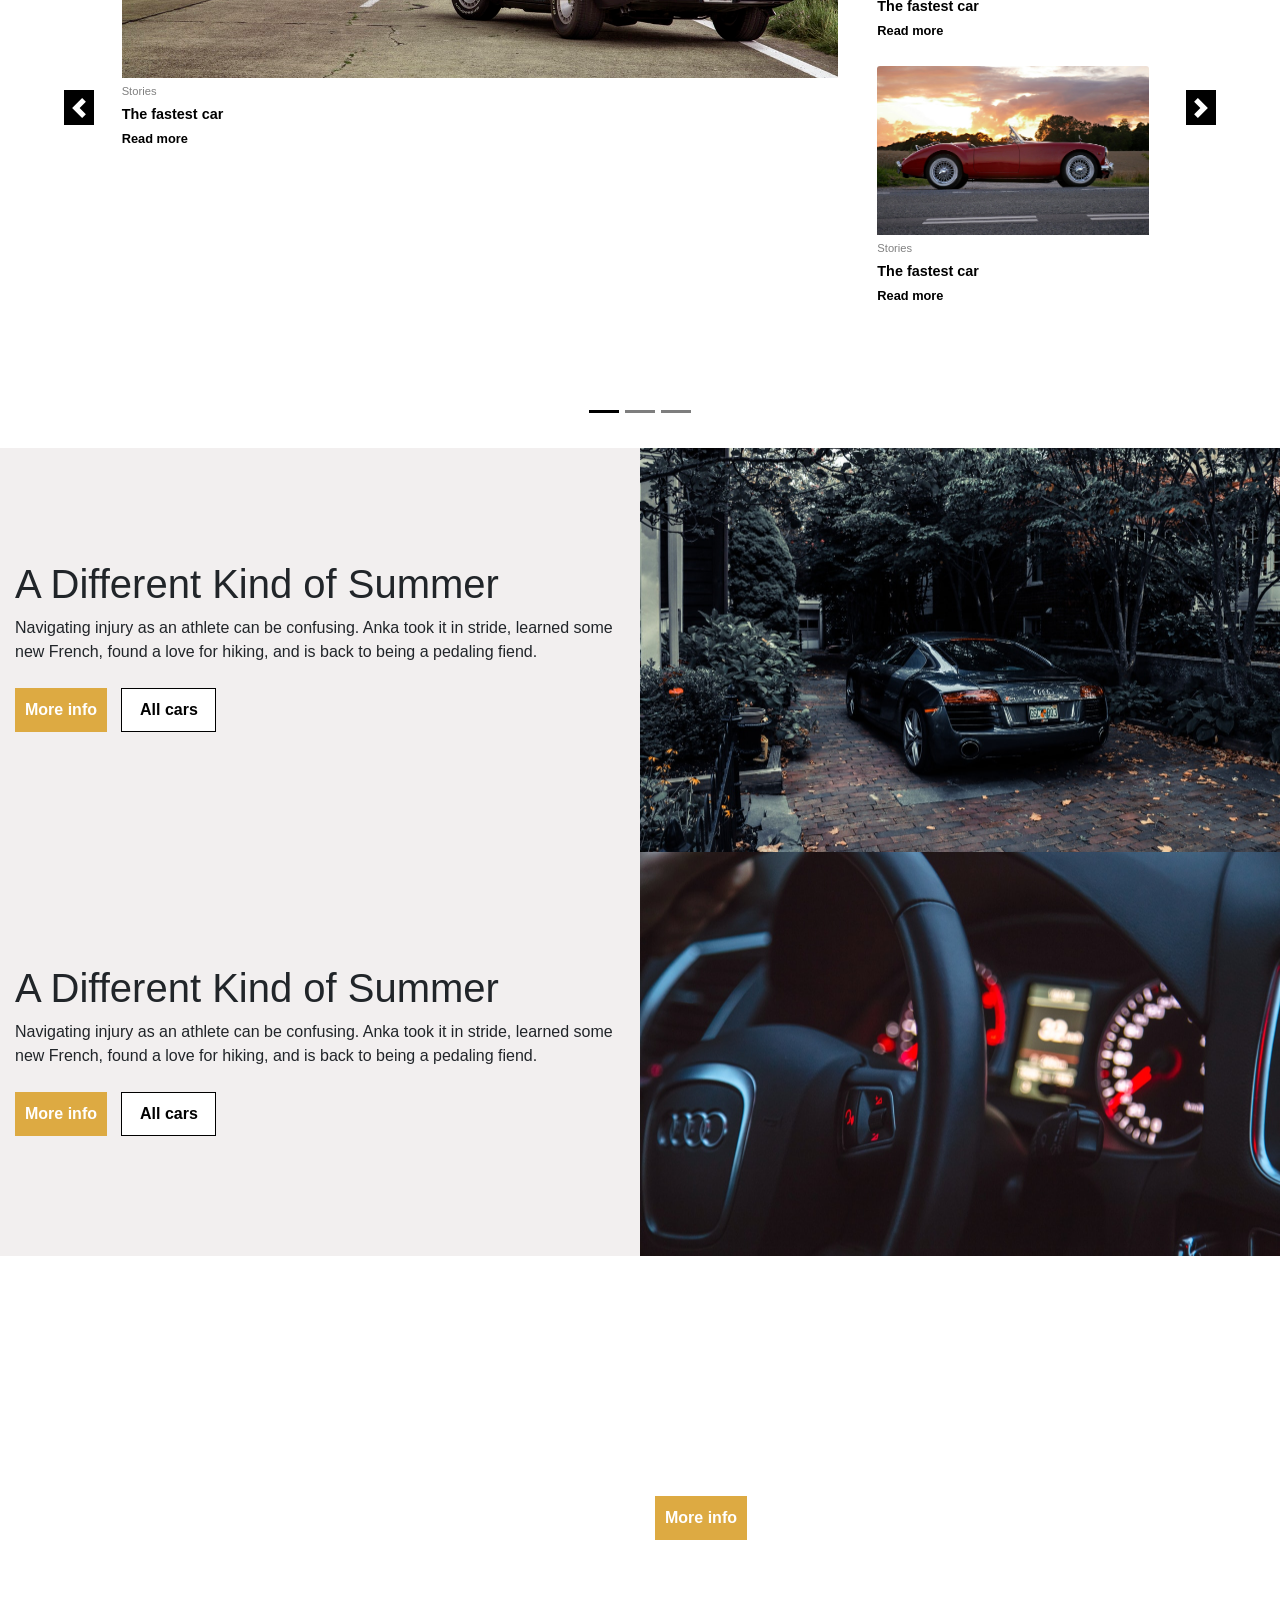
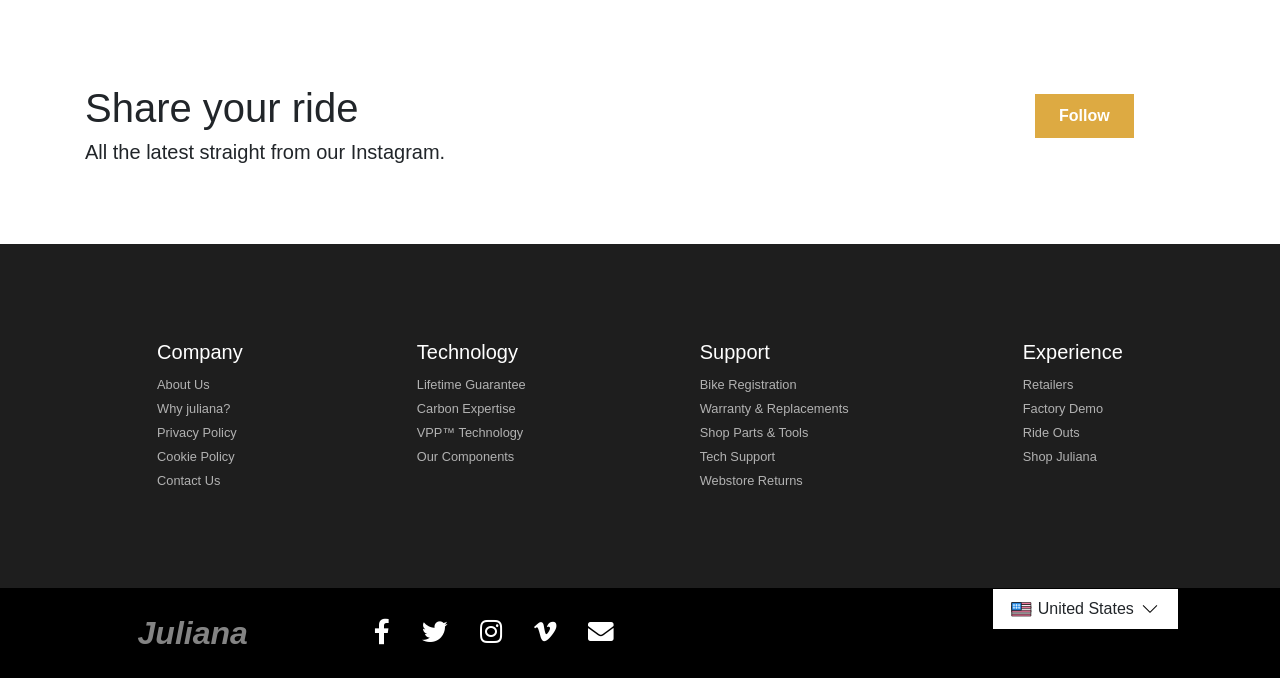
==== commit 4c4b52fc: "removed index.css to css folder" ====
--- a/docs/index.html
+++ b/docs/index.html
@@ -6,7 +6,7 @@
     <meta http-equiv="X-UA-Compatible" content="ie=edge">
     <title>Challenge</title>
     <link rel="stylesheet" type="text/css" href="css/bootstrap.css">
-    <link rel="stylesheet" type="text/css" href="index.css">
+    <link rel="stylesheet" type="text/css" href="css/index.css">
     <link rel="stylesheet" href="https://use.fontawesome.com/releases/v5.6.3/css/all.css" integrity="sha384-UHRtZLI+pbxtHCWp1t77Bi1L4ZtiqrqD80Kn4Z8NTSRyMA2Fd33n5dQ8lWUE00s/" crossorigin="anonymous">
 <body> 
 
--- a/docs/css/index.css
+++ b/docs/css/index.css
@@ -0,0 +1,738 @@
+body{
+    height: 100vh;
+}
+.hidden-pc{
+    display: none !important;
+}
+.overflow{
+overflow: hidden;
+}
+.carousel-control-prev , .carousel-control-next{
+    height: 35px !important;
+}
+#carouselExampleIndicators{
+    height: 620px;
+}
+@media (max-width: 1200px){
+    #carouselExampleIndicators{
+        height: 520px;
+    }
+}
+.black{
+    background-color: #000;
+}
+.two-logos{
+height: fit-content;
+background-color: #000;
+}
+.bold{
+    font-weight: bold;
+}
+.color-black{
+    color: #000 !important;
+}
+.logo{
+    font-size: 1.3rem;
+    color: #848484 !important;
+    font-style: italic;
+    font-weight: bold;
+    transition: 0.2s all ease-in-out;
+    cursor: pointer;
+}
+#logo-1:hover{
+    color: red !important;
+}
+#logo-2:hover{
+    color: yellow !important;
+}
+.juliana{
+    font-size: 2.5rem;
+    font-weight: bold;
+    letter-spacing: 5px;
+    margin: -8px 8px 8px 8px;
+    padding-top: 8px;
+}
+#moto-wrapper{
+height: fit-content;
+width: 100%;
+background-image: url(pexels-photo-1075947.jpeg);
+background-position: center;
+background-size: cover;
+padding-left: 50px;
+padding-bottom: 200px;
+}
+#moto-wrapper h1{
+    color: white;
+    margin-top: 100px;
+}
+#moto{
+    margin: 50px 0 30px 0;
+    font-size: 2.5rem;
+    font-weight: bold;
+}
+.yellow-button{
+color: white !important;
+font-weight: bold !important;
+background-color: #000;
+padding: 13px 35px;
+margin: 0 20px 0 0;
+border: unset;
+cursor: pointer;
+transition: 0.2s all ease-in-out;
+}
+.yellow-button:hover{
+    background-color: rgb(70, 70, 70);
+}
+a{
+    color: #000 !important;
+    cursor: pointer;
+}
+li{
+    width: fit-content;
+    font-size: 0.8rem;
+    font-weight: bold;
+}
+
+.white{
+    color: #fff !important;
+}
+.pc-submit{
+    border: none;
+    outline: none;
+    margin-top: 12px;
+    width: 2.125rem;
+    height: 2.125rem;
+    background: transparent url('search1.png') center center no-repeat;
+    color: transparent;
+}
+#pc-search{
+    outline: none;
+    border: none;
+    padding: 7px;
+    width: 270px;
+}
+#menu-logo{
+    margin-left: 20px;
+}
+
+#menu{
+    position: absolute;
+    width: 100%;
+}
+.menu-li{
+    float: left;
+    list-style: none;
+    font-size: 0.9rem;
+    color: #000;
+    transition: all 0.2s linear;
+}
+#menu-icons{
+    position: absolute;
+    right: 5%;
+    float: left;
+}
+.menu-hover{
+    color: #000;
+    transition: all 0.2s linear;
+}
+.menu-hover:hover{
+    color: rgb(146, 80, 26) !important;
+}
+
+
+
+
+
+
+
+
+
+
+
+
+
+
+.slide-width{
+    width: 100%;
+    height: 450px;
+}
+#slide-1{
+    background-image: url(pexels-photo-119435.jpeg);
+    background-position: center;
+    background-size: cover;
+    background-repeat: no-repeat;
+}
+#slide-2{
+    background-image: url(pexels-photo-909907.jpeg);
+    background-position: center;
+    background-size: cover;
+    background-repeat: no-repeat;
+}
+#slide-3{
+    background-image: url(pexels-photo-244996.jpeg);
+    background-position: center;
+    background-size: cover;
+    background-repeat: no-repeat;
+}
+.carousel-nav li a{
+    margin: 15px 0;
+    font-size: 1.1rem;
+    height: fit-content;
+    transition: 0.2s all ease-in-out;
+}
+.carousel-nav li a:hover{
+color: rgb(146, 80, 26) !important;
+transition: 0.2s all linear;
+}
+.toggle-li{
+    font-size: 1.7rem !important;
+    margin-left: 10px;
+transition: 0.2s all ease-in-out;
+}
+.col-btn{
+    padding: 10px;
+}
+#collapse-button1{
+    background-color: #ddaa42;
+    border: unset;
+    color: white !important;
+    transition: 0.2s all ease-in-out;
+    margin-right: 10px;
+}
+#collapse-button1:hover{
+    background-color: #bc8a38;  
+}
+#collapse-button2{
+    border: 1px solid black;
+    padding: 9px 1.1rem 9px 1.1rem;
+    background-color: white;
+    transition: 0.2s all ease-in-out;
+}
+#collapse-button2:hover{
+    background-color: #d3d3d3;
+}
+
+
+
+
+
+
+
+
+
+
+
+#large-bg{
+    background-image: url(pexels-photo-981035.jpeg);
+    background-position: center;
+    background-repeat: no-repeat;
+    background-size: cover;
+    width: 100%;
+    height: 18rem;
+}
+#large-small{
+    font-size: 0.7rem !important;
+    color: grey !important;
+    transition: all 0.2s linear;
+}
+#lagre-title{
+    font-size: 0.9rem !important;
+    font-weight: bold !important;
+    transition: all 0.2s linear;
+}
+#large-small:hover{
+    color: black !important;
+}
+#lagre-title:hover{
+    color: #bc8a38 !important;
+}
+#read-more{
+    font-size: 0.8rem !important;
+    transition: all 0.2s linear;
+    font-weight: bold;
+}
+#small-stroke{
+    margin-top: 12px;
+    margin-left: -8px;
+    position: absolute;
+    height: 3px;
+    width: 6px;
+    background-color: transparent;
+    transition: all 0.2s linear;
+}
+#read-more:hover{
+    margin-left: 0.5rem;
+    color: #bc8a38 !important;
+}
+#read-more:hover #small-stroke{
+    background-color: #bc8a38;
+}
+.overflow{
+    overflow: hidden;
+}
+.zoom{
+    transition: all 0.2s ease-in-out;
+}
+.zoom:hover{
+    transform: scale(1.1);
+}
+.mr-right{
+    margin-left: 12%;
+}
+.fit-content{
+    height: fit-content;
+}
+.item-2{
+    margin-left: 12%;
+}
+.small-bottom{
+    margin-bottom: 0.32rem !important;
+}
+
+
+
+
+.section4-img1{
+background-image: url(pexels-photo-1402787.jpeg);
+background-size: cover;
+background-repeat: no-repeat;
+background-position:  center;
+}
+.section4-img2{
+    background-image: url(light-car-inside-black.jpg);
+    background-size: cover;
+    background-repeat: no-repeat;
+    background-position:  center;
+    }
+.wrapper{
+    margin: 7rem 0;
+}
+.col-btn{
+    cursor: pointer;
+}
+
+
+
+
+.section-5-bg{
+    background-image: url(pexels-photo-1134857.jpeg);
+    background-attachment: fixed;
+    background-size: cover;
+    background-repeat: no-repeat;
+    background-position:  center;
+}
+
+
+
+#follow-btn{
+    background-color: #ddaa42;
+    border: unset;
+    color: white !important;
+    transition: 0.2s all ease-in-out;
+}
+#follow-btn:hover{
+    background-color: #bc8a38;
+}
+.col-btn{
+    font-weight: bold;
+}
+.footer-align{
+   padding: 3em 0;
+}
+
+
+
+         /*Footer*/
+         footer{
+             background-color: #1e1e1e;
+         }
+         .footer-ul{
+             margin: 0 auto;
+         }
+         .nav-item{            
+             margin: 0.15rem 0;
+             font-weight: normal;
+         }
+         .footer-link{
+            color: #b2b2b2 !important;
+            transition: all 0.2s ease-in-out;
+         }
+         .footer-link:hover{
+            color: #dfdfdf !important;
+         }
+         .footer-icon{
+             margin: 0 0.75rem;
+             color: #fff !important; 
+         }
+         .social-button{
+             position: absolute;
+             right: 0;
+             margin-right: 20px;
+             background-color: #fff;
+             cursor: pointer;
+             float: right;
+        }
+.relative{
+position: relative;
+}
+         #page{
+             background-color: #fff;
+             transition: all 0.2s linear;
+             opacity: 1;
+         }
+         .toggle-page{
+             opacity: 0.1 !important;
+         }
+         
+
+
+         /*POP-UP*/
+
+
+         #pop-up{
+             position: fixed;
+             opacity: 0;
+             z-index: -1;
+             width: 100%;
+             height: 100vh;
+             transition: all 0.2s linear;
+         }
+         #pop-up-mobile{
+            position: fixed;
+            opacity: 0;
+            z-index: -1;
+            width: 100%;
+            height: 100vh;
+            transition: all 0.2s linear;
+        }
+         .toggle-pop{
+             opacity: 1 !important;
+             z-index: 6 !important;
+         }
+         .pop-logo{
+            font-size: 2rem;
+            color: #fff;
+            letter-spacing: 5px;
+         }
+         .pop-title{
+             font-weight: bold;
+         }
+         .flag-title{
+             font-size: 1.2rem;
+         }
+         .pop-li{
+             color: #000 !important;
+             font-weight: normal;
+             font-size: 1.1rem;
+         }
+         .pop-link{            
+             transition: all 0.2s linear;
+         }
+         .pop-link:hover{
+             color: #bc8a38 !important;
+         }
+         .flags-border{
+             border-bottom: 1px solid black;
+             border-top: 1px solid black;
+         }
+         .view-site{
+             color: #bc8a38 !important;
+             transition: all 0.2s linear;
+         }
+         .view-site:hover{
+            color: #dfdfdf !important;
+         }
+         #burger-body{
+             display: none;
+         }
+         #mobile-carousel{
+             display: none !important;
+         }
+         .mobile-center{
+             margin: 0;
+             margin-left: 10%;
+         }
+         #collapse-btn{
+            background-color: #ddaa42;
+            border: unset;
+            color: white !important;
+         }
+         #collapse-btn1{
+            background-color: #ddaa42;
+            border: unset;
+            color: white !important;
+         }
+         #main-carousel{
+            display: block;
+        }
+         .mobile-carousel{
+        display: none;
+         }
+
+
+         
+
+
+
+
+
+
+
+
+
+
+
+
+
+
+
+
+
+         @media (max-width: 780px){
+            #carouselExampleIndicators{
+                height: 420px;
+            }
+        }
+
+
+
+
+ @media (max-width: 760px){
+    .yellow-button{
+        margin: 10px 10px 10px 0;
+    }
+     #menu-wrapper{
+         left: 0;
+         position: absolute;
+         width: 100%;
+         height: 100vh;
+     }
+     .first-ul{
+         width: 50%;
+     }
+     .hidden{
+        display: none !important;
+    }
+.juliana{
+    margin-top: 1px;
+    margin-left: 15px;
+}
+     /* Button */
+
+    #burger-wrapper{
+    position: absolute;
+    height: 25px;
+    width: 26px;
+    top: 30px;
+    right: 20px;
+    cursor: pointer;
+    background-color: #fff;
+    }
+    .burger-btn{
+    position: absolute;
+    width: 25px;
+    height: 2px;
+    top: 50%;
+    left: 50%;
+    transform: translate(-50%,-50%);
+    background-color: #000;
+    transition: all 0.3s linear;
+    }  
+    .burger-btn:before,
+.burger-btn:after{
+    position: absolute;
+    content: '';
+    width: 25px;
+    height: 2px;
+    background-color: #000;
+    transition: all 0.3s linear;
+}
+.burger-btn:before{
+    top: -8px;
+}
+.burger-btn:after{
+    top: 8px;
+}
+ .toggle-button .burger-btn{
+    background-color: transparent;
+}
+.toggle-button .burger-btn:before{
+    top: 4px;
+    transform: rotate(45deg);
+}
+.toggle-button .burger-btn:after{
+    top: 3px;
+    transform: rotate(-45deg);
+}
+     /* Mobile-Menu */
+
+
+
+
+#burger-body{
+    display: block;
+    width: 70%;
+    position: absolute;
+    left: -70%;
+    transition: all 0.4s ease-in-out;
+    background-color: #fff;
+}
+.menu-open{
+    transition: all 0.4s ease-in-out;
+    left: 0 !important;
+}
+.bold-size{
+    font-weight: bold;
+    font-size: 1.3rem;
+}
+form{
+    width: 201px;
+    
+
+    
+}
+#form-wrapper{
+    border-top: 1px solid rgb(158, 158, 158);
+    border-bottom: 1px solid rgb(158, 158, 158);
+    margin-left: -20px;
+}
+#search::placeholder{
+    font-weight: bold;
+    font-size: 1.1rem;
+}
+#search{
+    border: none;
+    background-color: rgb(241, 241, 241);
+    padding: 20px 0 20px 20px;
+    outline: none;   
+}
+.submit{
+    border: none;
+    position: absolute;
+    margin-top: 14px;
+    width: 2.125rem;
+    height: 2.125rem;
+    background: transparent url('search.png') 0 0 no-repeat;
+    color: transparent;
+}
+.slide-width{
+    width: 100%;
+    height: 350px;
+}
+.mobile-carousel{
+    margin: 0 !important;
+}
+.mobile-center{
+    margin:  0 auto;
+}
+#main-carousel{
+    display: none;
+}
+.media-block{
+    display: flex;
+    width: 100%;
+    height: 100px;
+    margin: 0 2rem;
+}
+.mobile-img{
+    width: 200px;
+    height: 110px;
+}
+.media-block-text{
+  margin-left: 10px;
+}
+.mobile-carousel{
+    display: block;
+}
+#news-mobile{
+     display: none;
+}
+#logo-p-2{
+    display: flex;
+    justify-content: center;
+}
+.language-btn{
+    width: 100%;
+    padding: 10px;
+    border: 1px solid #000;
+}
+.dropdown-toggle:hover{
+    text-decoration: none;
+}
+.flags-border{
+    width: 100%;
+    padding: 15px 0;
+    margin-top: 15px;
+}
+.Go{
+    border: none;
+    background-color: #000;
+    padding: 10px 25px;
+    margin-top: 20px;
+    color: #fff;
+}
+#mobile-region{
+    position: absolute;
+    background-color: #fff;
+    width: 80%;
+    height: 200px;
+    margin-top: -87px;
+    border: 1px solid black;
+    border-bottom: none;
+    overflow-y: scroll;
+}
+ }
+
+
+
+
+
+
+
+
+
+
+
+ @media(max-width: 780px){
+     #medium-carousel{
+         display: none !important;
+     }
+     #mobile-carousel{
+        display: block !important;
+    }
+    .list-group{
+        flex-direction: row !important;
+        }
+        .active-mobile{
+            transition: all 0.05s linear;
+            color: #b2b2b2 !important;
+            border-bottom: 2px solid #bc8a38;
+        }
+        .explore-li{
+            border-right: 1px solid black;
+        }
+        .explore-li:hover{
+            text-decoration: none;
+        }
+        .explore-span{
+            padding-bottom: 5px;
+
+        }
+        .explore-span:hover{
+            transition: all 0.05s linear;
+            color: #b2b2b2 !important;
+            border-bottom: 2px solid #bc8a38;
+        }
+        #explore-pics{
+            margin-top: 20px
+        }
+        .explore-title{
+            font-size: 1.2rem;
+        }
+        .mobile-carousel{
+            margin-top: 90px;
+        }
+        #tablet-margin{
+            margin-bottom: 50px;
+        }
+ }
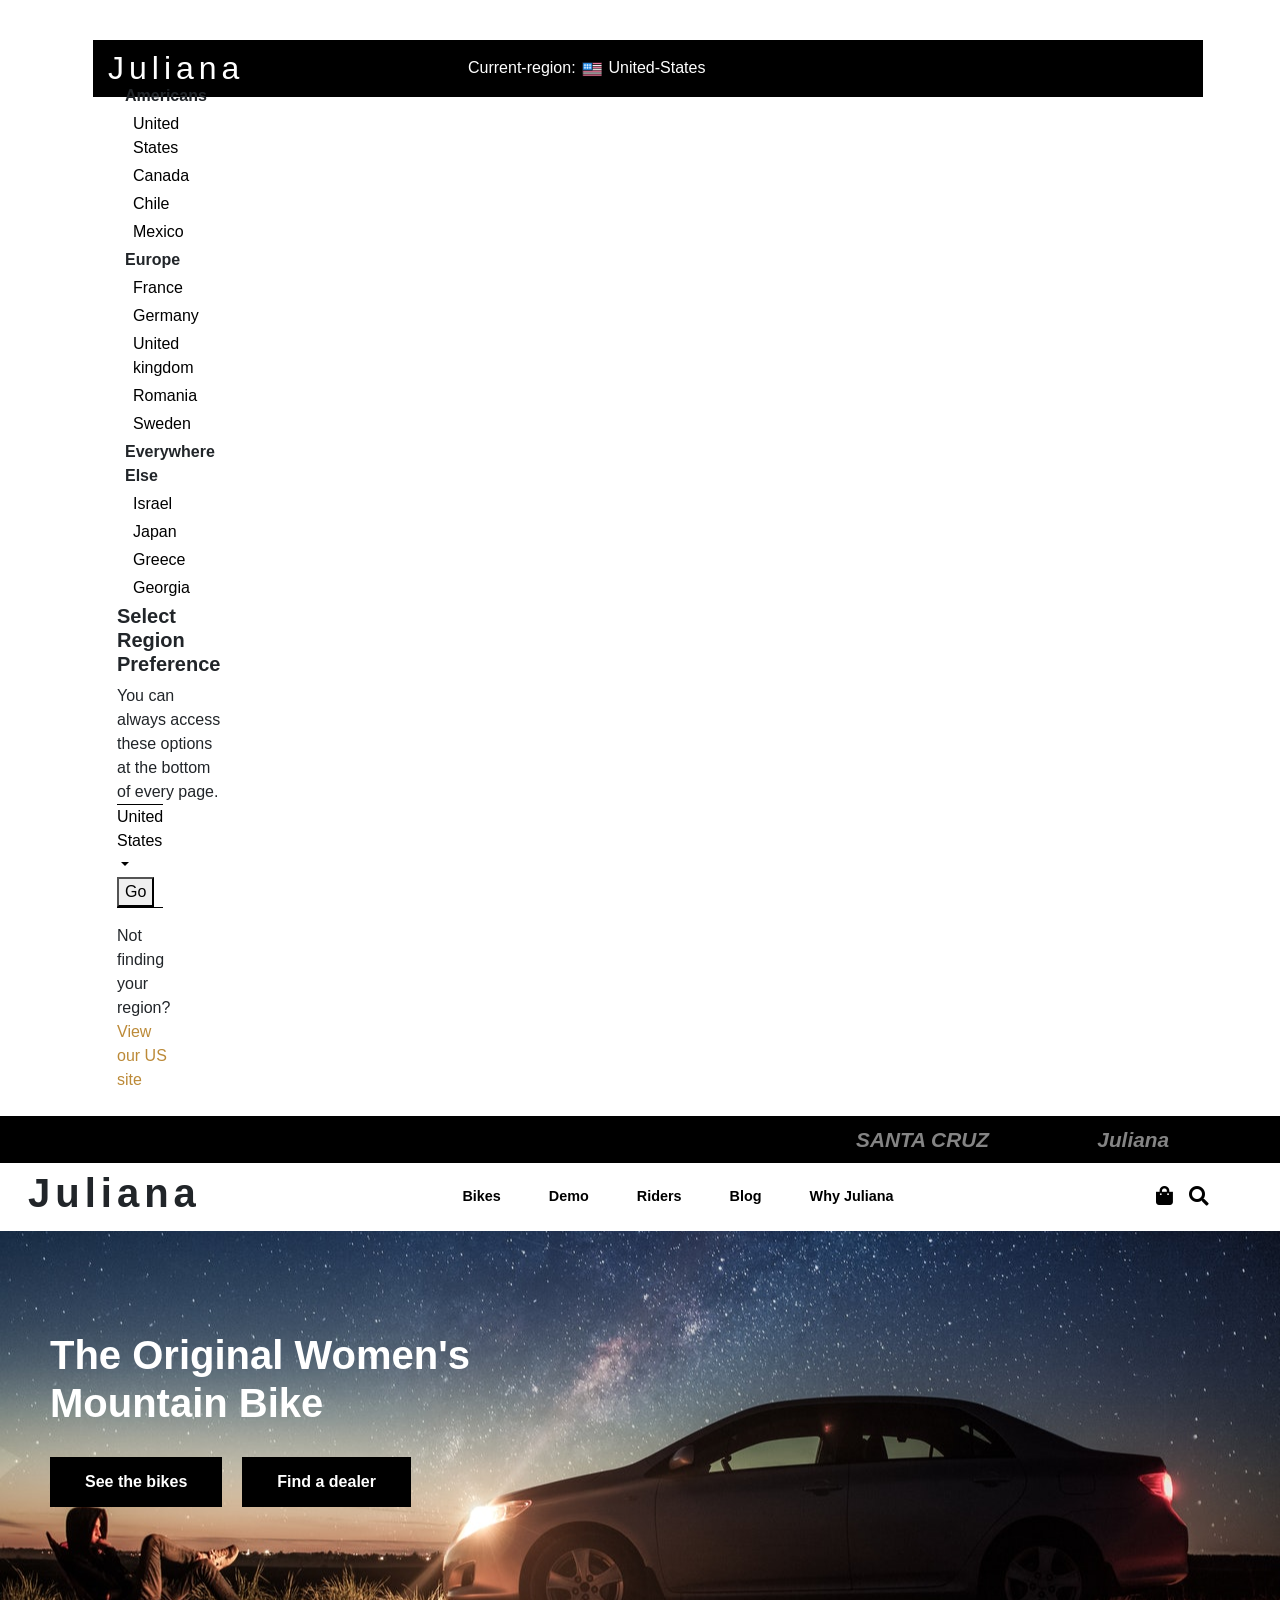
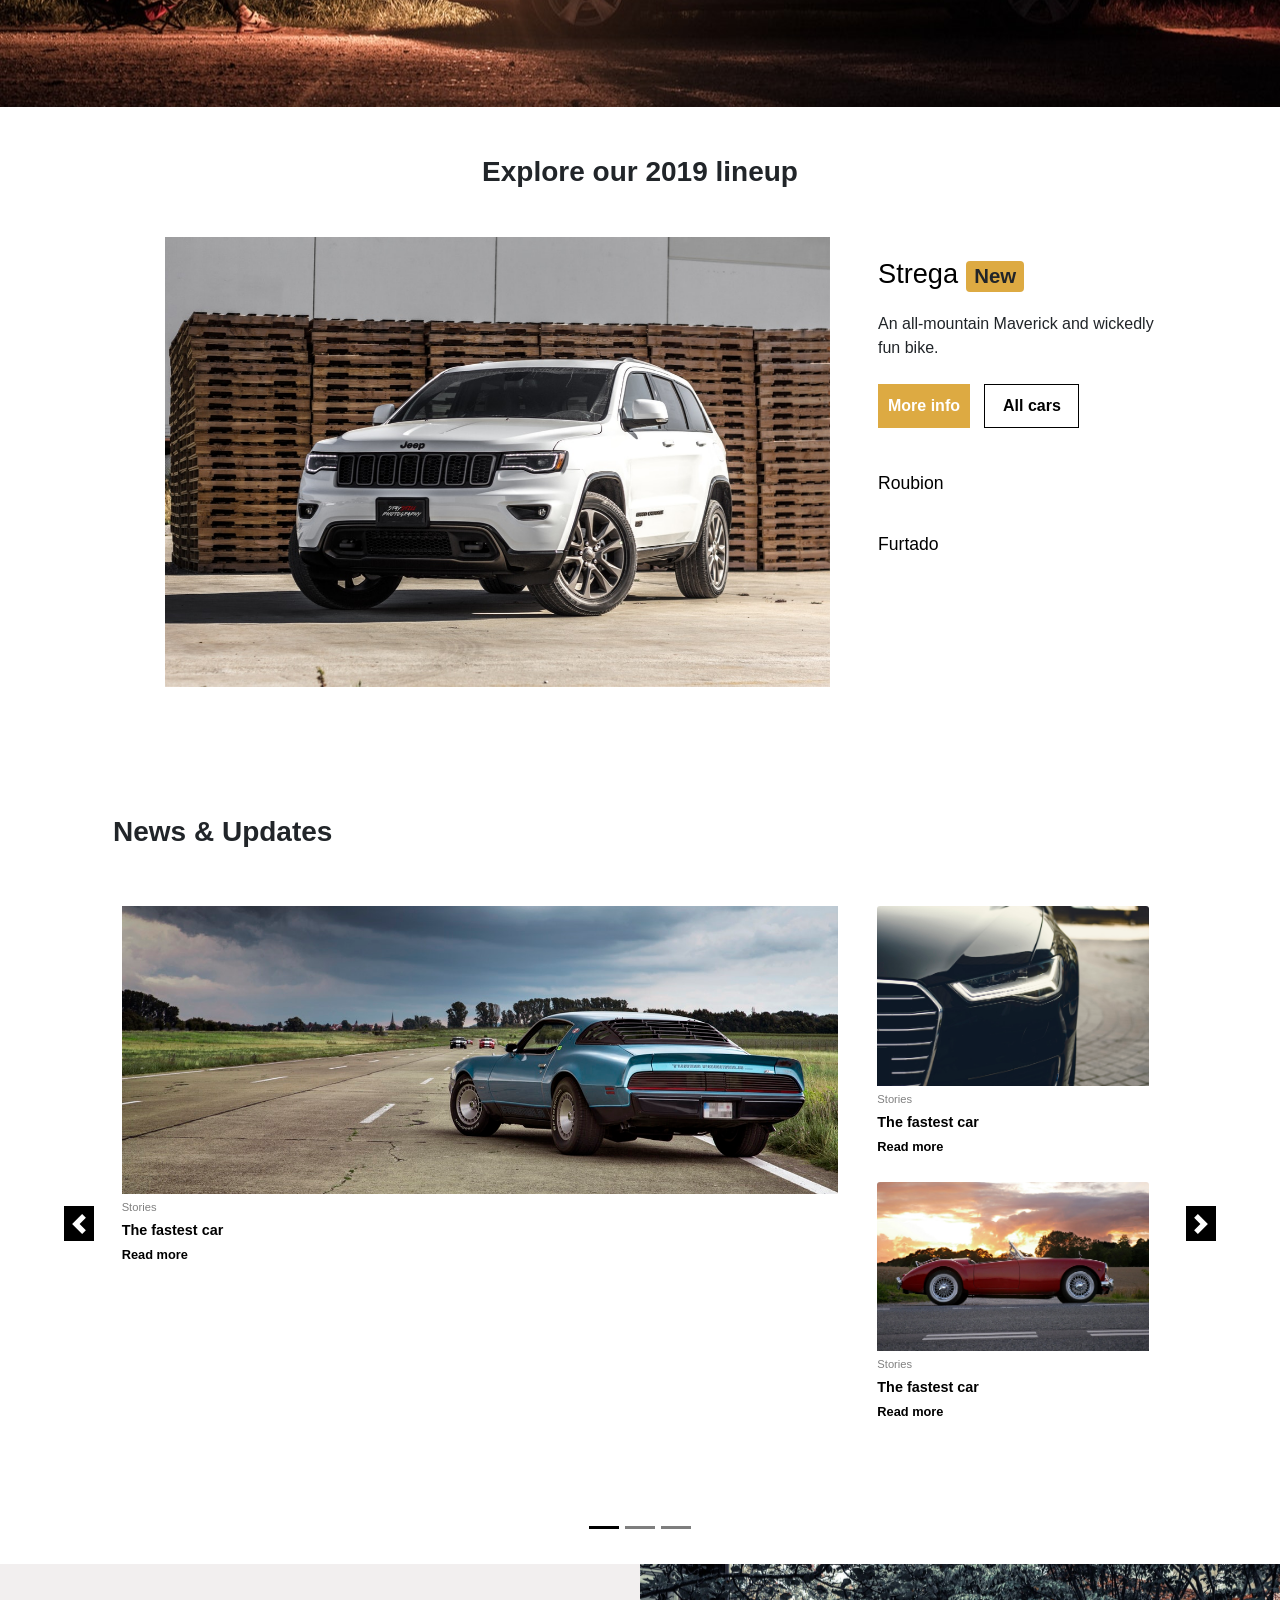
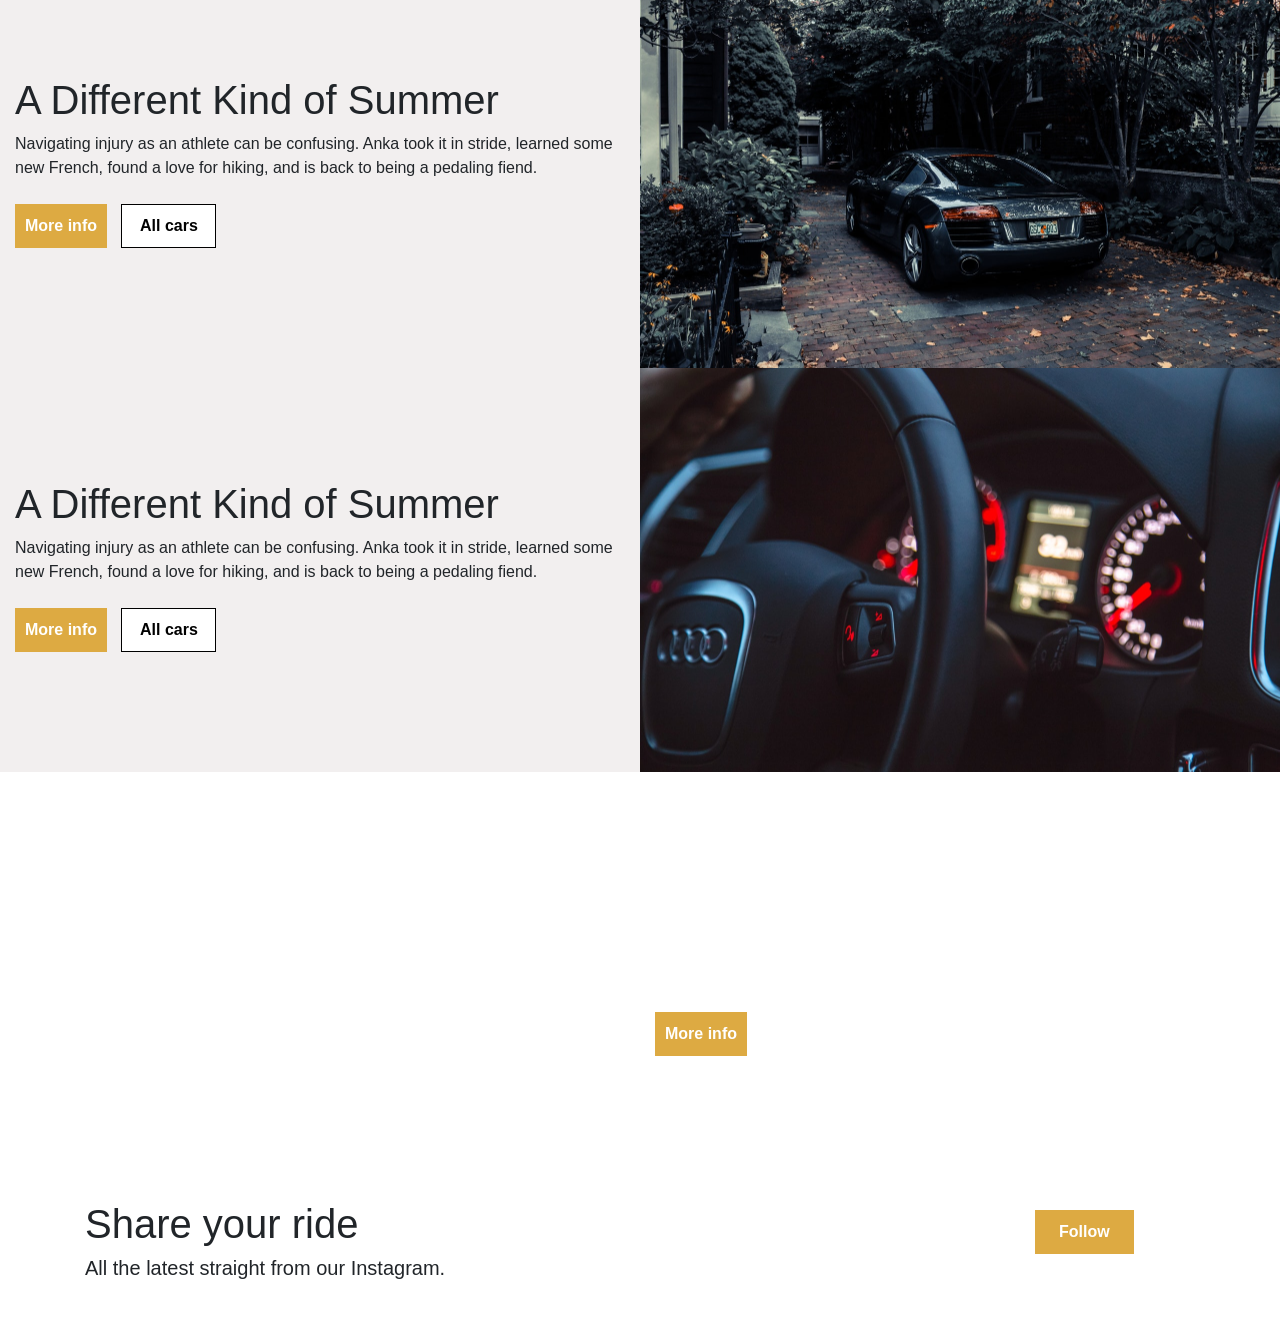
==== commit e9d4be6c: "optimisation1" ====
--- a/docs/index.html
+++ b/docs/index.html
@@ -132,13 +132,13 @@
             <!--MOBILE POP-UP-->
 
 
-            <div class="container" id="pop-up-mobile">
+            <div class="container " id="pop-up-mobile">
               <div class="row mx-2 justify-content-end">
               <p id="remove-margin" class="m-2"><a class="remove"><img style="color:#fff;" src="svg_flags/remove.png"></a></p>
               </div>
-              <div class="row mx-2">
+              <div class="row mx-2" style="width: 100%; background-color: #000;">
                 <div class="col-md-12">
-                  <div class="row pop-header-mobile" style="background-color: #000;">
+                  <div class="row pop-header-mobile" style="width: 100%">
               <div class="col-md-3">
                 <p class="m-0 pt-1 pop-logo">Juliana</p>
               </div>
@@ -1181,7 +1181,7 @@
     <script src="js/jquery.js"></script>
     <script src="js/pooper.min.js"></script>
     <script src="js/bootstrap.min.js"></script>
-    <script src="js/main.js"></script>
+    <script src="js/index.js"></script>
     <script src="js/insta.js"></script>
     <script src="js/instacustom.js"></script>
 </body>
--- a/docs/css/index.css
+++ b/docs/css/index.css
@@ -397,15 +397,17 @@
              height: 100vh;
              transition: all 0.2s linear;
          }
-         #pop-up-mobile{
+         .pop-up-mobile{
             position: fixed;
             opacity: 0;
             z-index: -1;
             width: 100%;
             height: 100vh;
             transition: all 0.2s linear;
+            display: none ;
         }
          .toggle-pop{
+             display: block !important;
              opacity: 1 !important;
              z-index: 6 !important;
          }
@@ -488,7 +490,7 @@
 
 
 
-         @media (max-width: 780px){
+         @media screen and (max-width: 780px){
             #carouselExampleIndicators{
                 height: 420px;
             }
@@ -693,7 +695,7 @@
 
 
 
- @media(max-width: 780px){
+ @media screen and (max-width: 780px){
      #medium-carousel{
          display: none !important;
      }
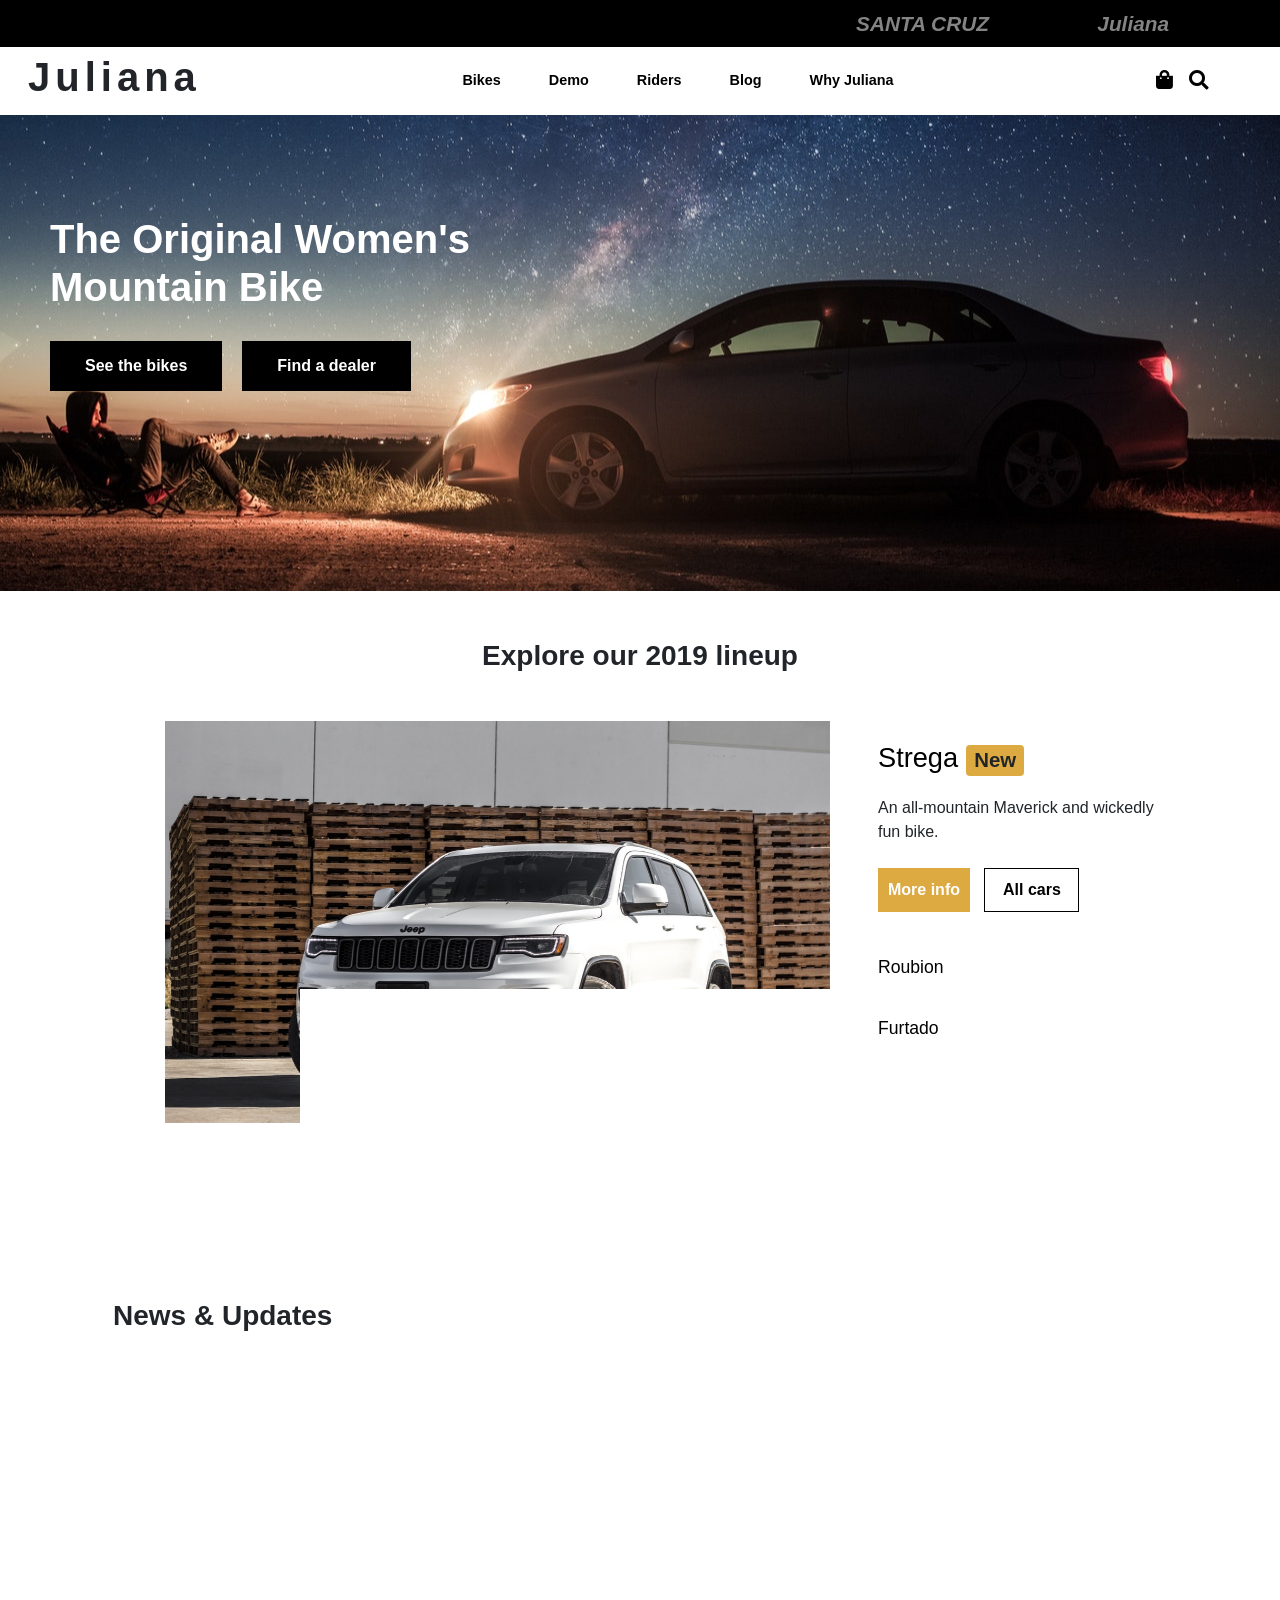
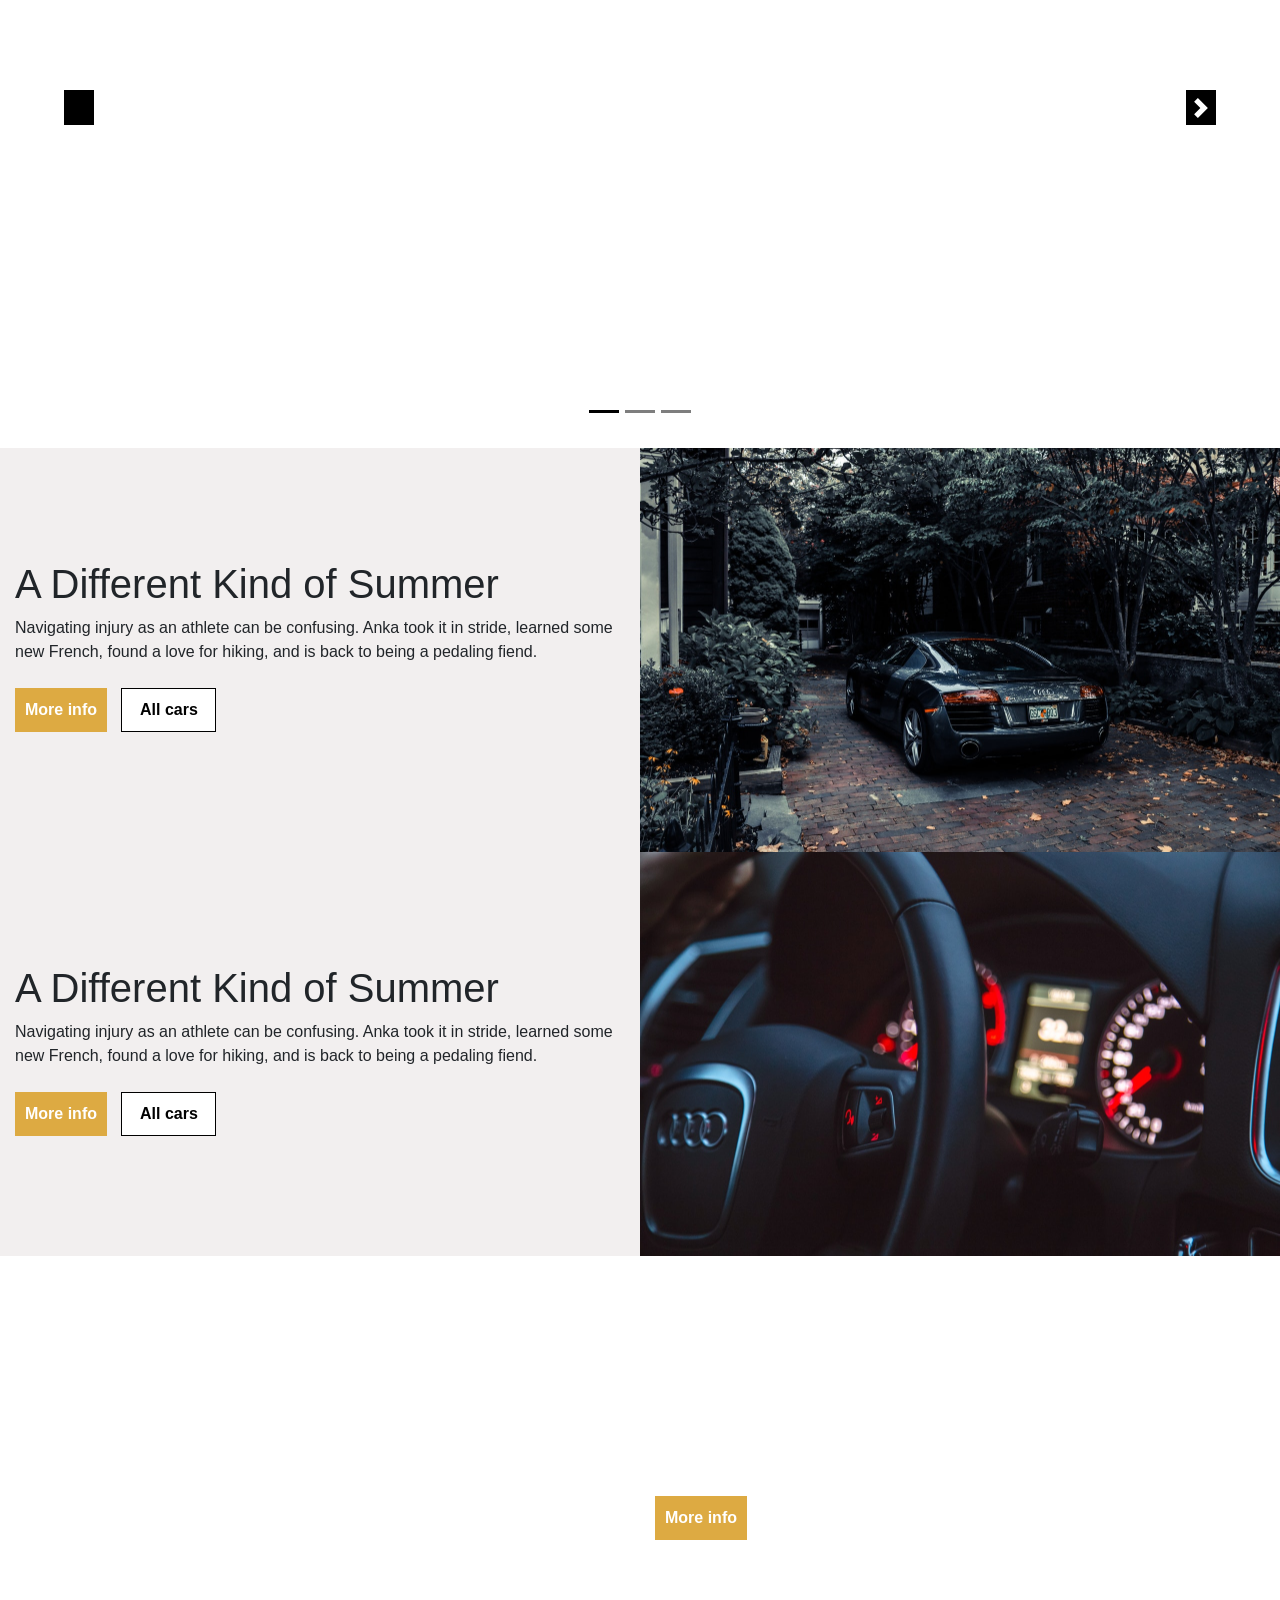
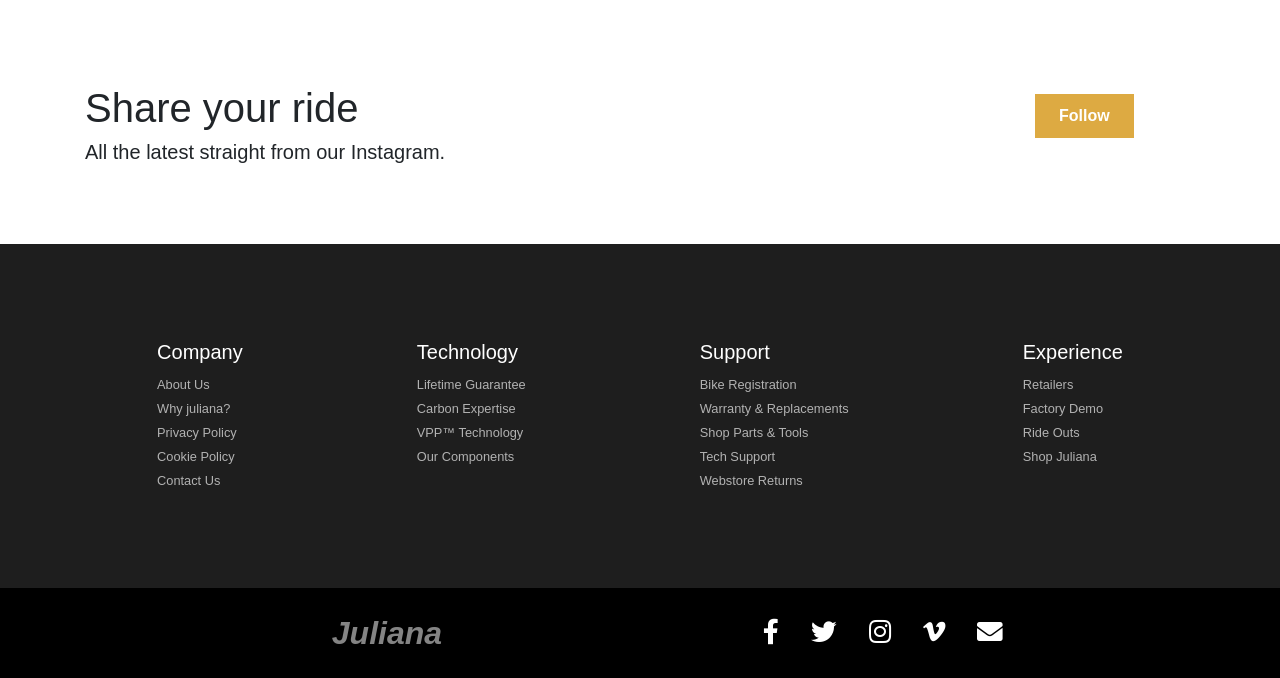
==== commit 31881a6c: "removed language changer and removed search bar" ====
--- a/docs/index.html
+++ b/docs/index.html
@@ -14,199 +14,15 @@
 
 
 
-             <!--Pop-Up-->
-
-
-  <div class="container-fluid" id="pop-up">
-<div class="row justify-content-end">
-<p id="remove-margin" class="m-4"><a class="remove"><img style="color:#fff;" src="svg_flags/remove.png"></a></p>
-</div>
-<div class="container">
-<div class="row justify-content-center align-items-center">
-  <div class="col-md-9 p-0">
-    
-        <div class="row">
-          <div class="col-md-12">
-            <div class="row pop-header" style="background-color: #000;">
-        <div class="col-md-3">
-          <p class="m-0 pt-1 pop-logo">Juliana</p>
-        </div>
-        <div class="col-md-8 offset-md-1 text-right">
-          <p class="mt-3" style="color: #fff;">Current-region: <img src="svg_flags/USA.png"> United-States</p>
-        </div>
-      </div>
-      </div>
-
-
-
-
-      <div class="row no-gutters body-length py-2 pl-4 pr-2" style="background-color: #fff;">
-        <div class="col-md-11  m-3">
-          <h5 class="pop-title">Select Region Preference</h5>
-          <p class="m-0">You can always access these options at the bottom of every page.</p>
-
-
-
-<div class="row mt-4 py-2 flags-border">
-  <div class="col-md-4">
-      <ul class="nav flex-column mb-2">
-          <li class="nav-item">
-              <p class="nav-link  pop-li active flag-title">Americas</p>
-          </li>
-          <li class="nav-item">
-            <a class="nav-link  pop-li pop-link" href="#"><p class="m-0"><img src="svg_flags/USA.png"> United States</p></a>
-          </li>
-          <li class="nav-item">
-              <a class="nav-link  pop-li pop-link" href="#"><p class="m-0"><img src="svg_flags/Canada.png"> Canada</p></a>
-          </li>
-          <li class="nav-item">
-              <a class="nav-link  pop-li pop-link" href="#"><p class="m-0"><img src="svg_flags/Chile.png"> Chile</p></a>
-          </li>
-          <li class="nav-item">
-              <a class="nav-link  pop-li pop-link" href="#"><p class="m-0"><img src="svg_flags/Mexico(Italy).png"> Mexico</p></a>
-            </li>
-        </ul>
-  </div>
-  <div class="col-md-4">
-      <ul class="nav flex-column mb-2">
-          <li class="nav-item">
-              <p class="nav-link  pop-li active flag-title">Europe</p>
-          </li>
-          <li class="nav-item">
-            <a class="nav-link  pop-li pop-link" href="#"><p class="m-0"><img src="svg_flags/France.png"> France</p></a>
-          </li>
-          <li class="nav-item">
-              <a class="nav-link  pop-li pop-link" href="#"><p class="m-0"><img src="svg_flags/Germany.png"> Germany</p></a>
-          </li>
-          <li class="nav-item">
-              <a class="nav-link  pop-li pop-link" href="#"><p class="m-0"><img src="svg_flags/UK.png"> United kingdom</p></a>
-          </li>
-          <li class="nav-item">
-              <a class="nav-link  pop-li pop-link" href="#"><p class="m-0"><img src="svg_flags/Romania.png"> Romania</p></a>
-            </li>
-            <li class="nav-item">
-                <a class="nav-link  pop-li pop-link" href="#"><p class="m-0"><img src="svg_flags/Sweden.png"> Sweden</p></a>
-              </li>
-        </ul>
-  </div>
-  <div class="col-md-4">
-      <ul class="nav flex-column mb-2">
-          <li class="nav-item">
-            <p class="nav-link  pop-li active flag-title">Everywhere Else</p>
-          </li>
-          <li class="nav-item">
-            <a class="nav-link  pop-li pop-link" href="#"><p class="m-0"><img src="svg_flags/Israel.png"> Israel</p></a>
-          </li>
-          <li class="nav-item">
-              <a class="nav-link  pop-li pop-link" href="#"><p class="m-0"><img src="svg_flags/Japan.png"> Japan</p></a>
-          </li>
-          <li class="nav-item">
-              <a class="nav-link  pop-li pop-link" href="#"><p class="m-0"><img src="svg_flags/Greece.png"> Greece</p></a>
-          </li>
-          <li class="nav-item">
-              <a class="nav-link  pop-li pop-link" href="#"><p class="m-0"><img src="svg_flags/Georgia.png"> Georgia</p></a>
-            </li>
-        </ul>
-  </div>
-</div>
-
-
-
-<div class="row mt-3">
-  <div class="col-md-12">
-    <p class="m-0">Not finding your region?</p>
-    <p class="m-0"><a class="view-site">View our US site</a></p>
-  </div>
-</div>
-
-        </div>
-        </div>
-      </div>        
-  </div>
-</div>  
-</div>  
-  
-</div>
-
-
-            <!--MOBILE POP-UP-->
-
-
-            <div class="container " id="pop-up-mobile">
-              <div class="row mx-2 justify-content-end">
-              <p id="remove-margin" class="m-2"><a class="remove"><img style="color:#fff;" src="svg_flags/remove.png"></a></p>
-              </div>
-              <div class="row mx-2" style="width: 100%; background-color: #000;">
-                <div class="col-md-12">
-                  <div class="row pop-header-mobile" style="width: 100%">
-              <div class="col-md-3">
-                <p class="m-0 pt-1 pop-logo">Juliana</p>
-              </div>
-              <div class="col-md-8 offset-md-1 text-left">
-                <p class="mt-3" style="color: #fff;">Current-region: <img src="svg_flags/USA.png"> United-States</p>
-              </div>
-            </div>
-            </div>
-          </div>
-          <div class="row mx-2 p-4 body-length" style="background-color: #fff;">
-            <div>
-                <div id="mobile-region" class="hidden">
-                       <p class="mb-0 mt-1 ml-2 bold">Americans</p>
-              <p class="mb-0 mt-1 ml-3"><a>United States</a></p>
-              <p class="mb-0 mt-1 ml-3"><a>Canada</a></p>
-              <p class="mb-0 mt-1 ml-3"><a>Chile</a></p>
-              <p class="mb-0 mt-1 ml-3"><a>Mexico</a></p>
-                        <p class="mb-0 mt-1 ml-2 bold">Europe</p>
-              <p class="mb-0 mt-1 ml-3"><a>France</a></p>
-              <p class="mb-0 mt-1 ml-3"><a>Germany</a></p>
-              <p class="mb-0 mt-1 ml-3"><a>United kingdom</a></p>
-              <p class="mb-0 mt-1 ml-3"><a>Romania</a></p>
-              <p class="mb-0 mt-1 ml-3"><a>Sweden</a></p>
-                         <p class="mb-0 mt-1 ml-2 bold">Everywhere Else</p>
-              <p class="mb-0 mt-1 ml-3"><a>Israel</a></p>
-              <p class="mb-0 mt-1 ml-3"><a>Japan</a></p>
-              <p class="mb-0 mt-1 ml-3"><a>Greece</a></p>
-              <p class="mb-0 my-1 ml-3"><a>Georgia</a></p>
-                  </div>
-              <h5 class="pop-title">Select Region Preference</h5>
-              <p class="m-0">You can always access these options at the bottom of every page.</p>
-          </div>
-          <div class="flags-border">
-          <div class="dropdown language-btn">
-            <a class="dropdown-toggle" role="button">
-             United States
-            </a>     
-          </div>
-          <button class="Go">Go</button>
-        </div>
-        <div class="row mt-3">
-          <div class="col-md-12">
-            <p class="m-0">Not finding your region?</p>
-            <p class="m-0"><a class="view-site">View our US site</a></p>
-          </div>
-        </div>
-        </div>
-            </div>
-
-
-
-
-
 
 
 
 <div id="burger-body" class="container-fluid m-0">
-<div style="height: 100vh" class="row justify-content-center">
+<div style="height: 110vh" class="row justify-content-center">
 
   <ul class="nav flex-column">
       <li class="nav-item mx-1 mt-3" style="background-color: rgb(241, 241, 241);">
-        <div id="form-wrapper">
-          <form>
-              <input id="search" type="text" placeholder="Search Site">
-              <input type="submit" class="submit">
-          </input>
-            </form>
-          </div>
+        
         </li>
     <li class="nav-item mx-1 mt-3">
       <a class="nav-link bold-size" href="#">Cars</a>
@@ -1167,10 +983,7 @@
                                     <a class="nav-link footer-icon" href="#"><i class="fas fa-envelope  fa-2x"></i></a>
                                   </li>                                                                                                     
                       </ul>              
-                 </div>
-               
-                    <div id="social-btn" class="social-button py-2 px-3"><p class="m-0"><img src="svg_flags/USA.png"> United States <img class="mx-1" src="svg_flags/down-arrow.png"></p></div>
-               
+                 </div>               
                </div>
               </div>
             </div>
--- a/docs/css/index.css
+++ b/docs/css/index.css
@@ -588,7 +588,7 @@
     font-size: 1.3rem;
 }
 form{
-    width: 201px;
+    width: 231px;
     
 
     
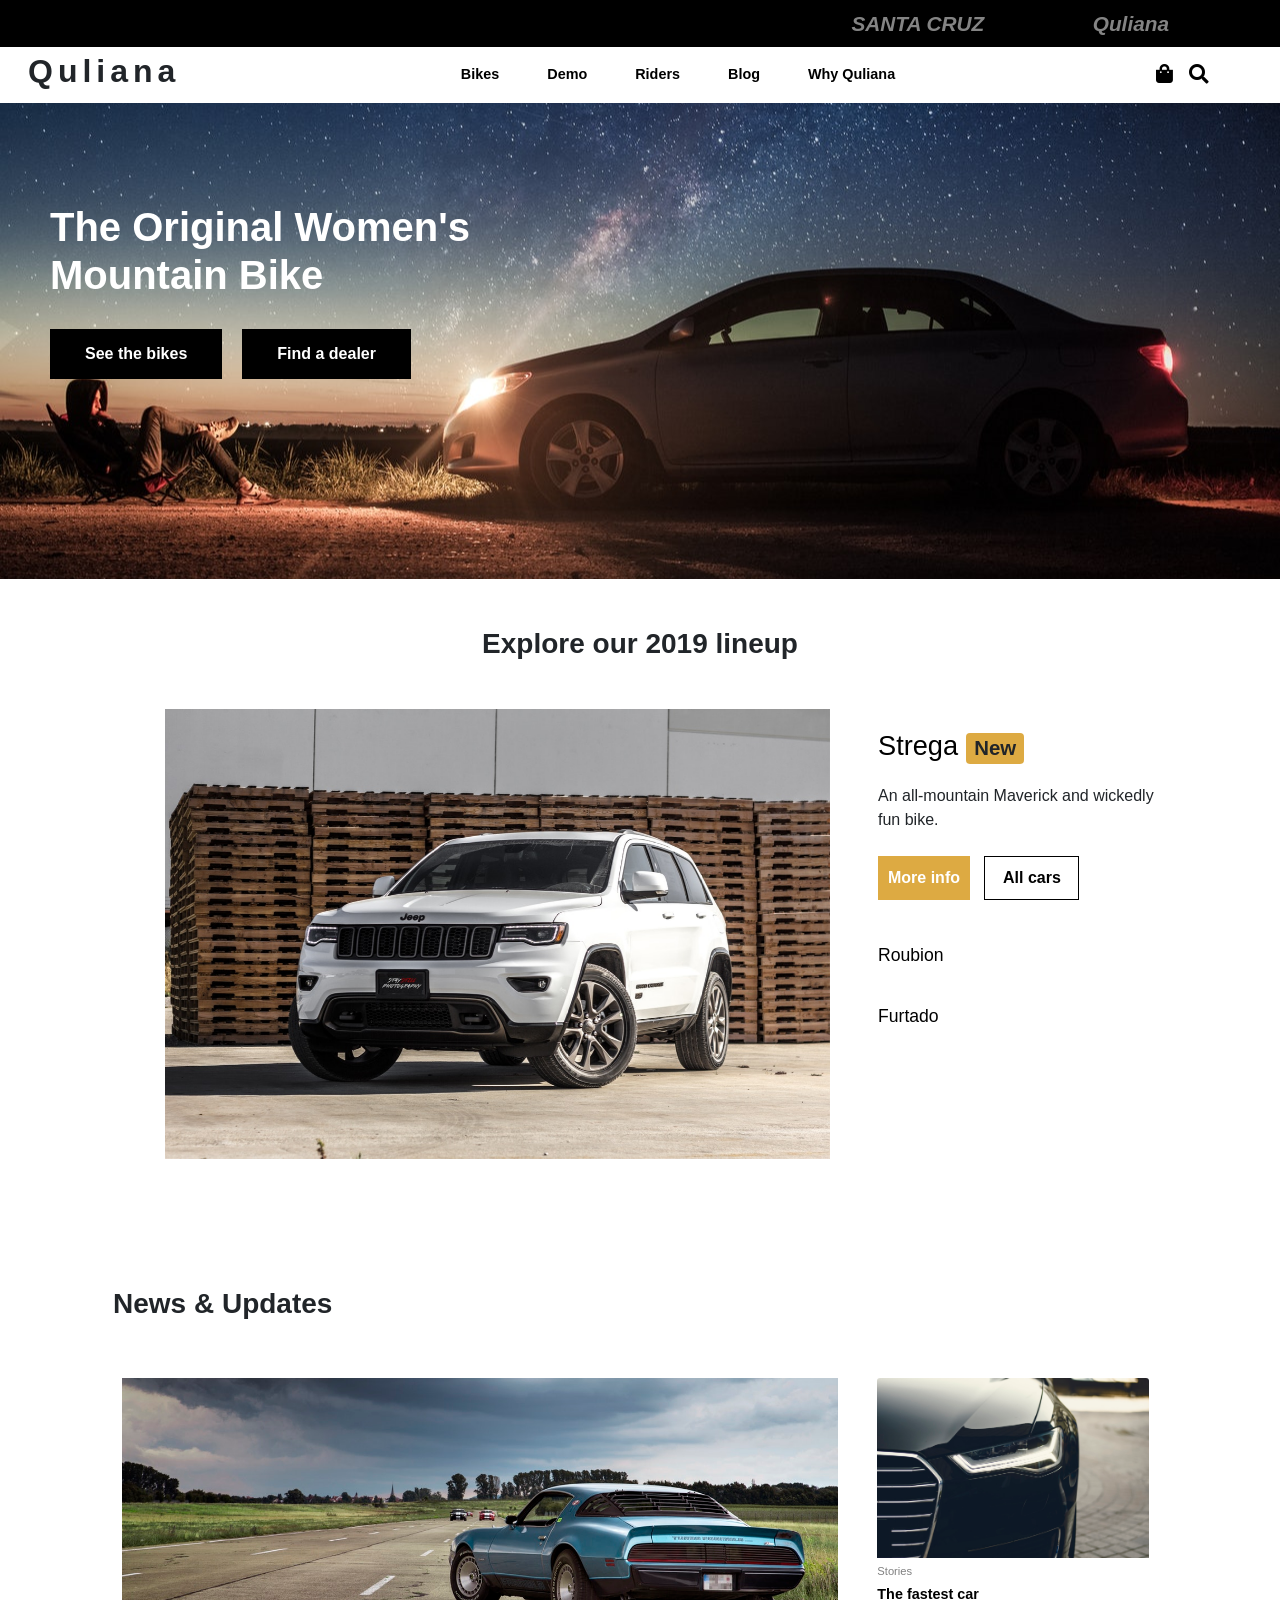
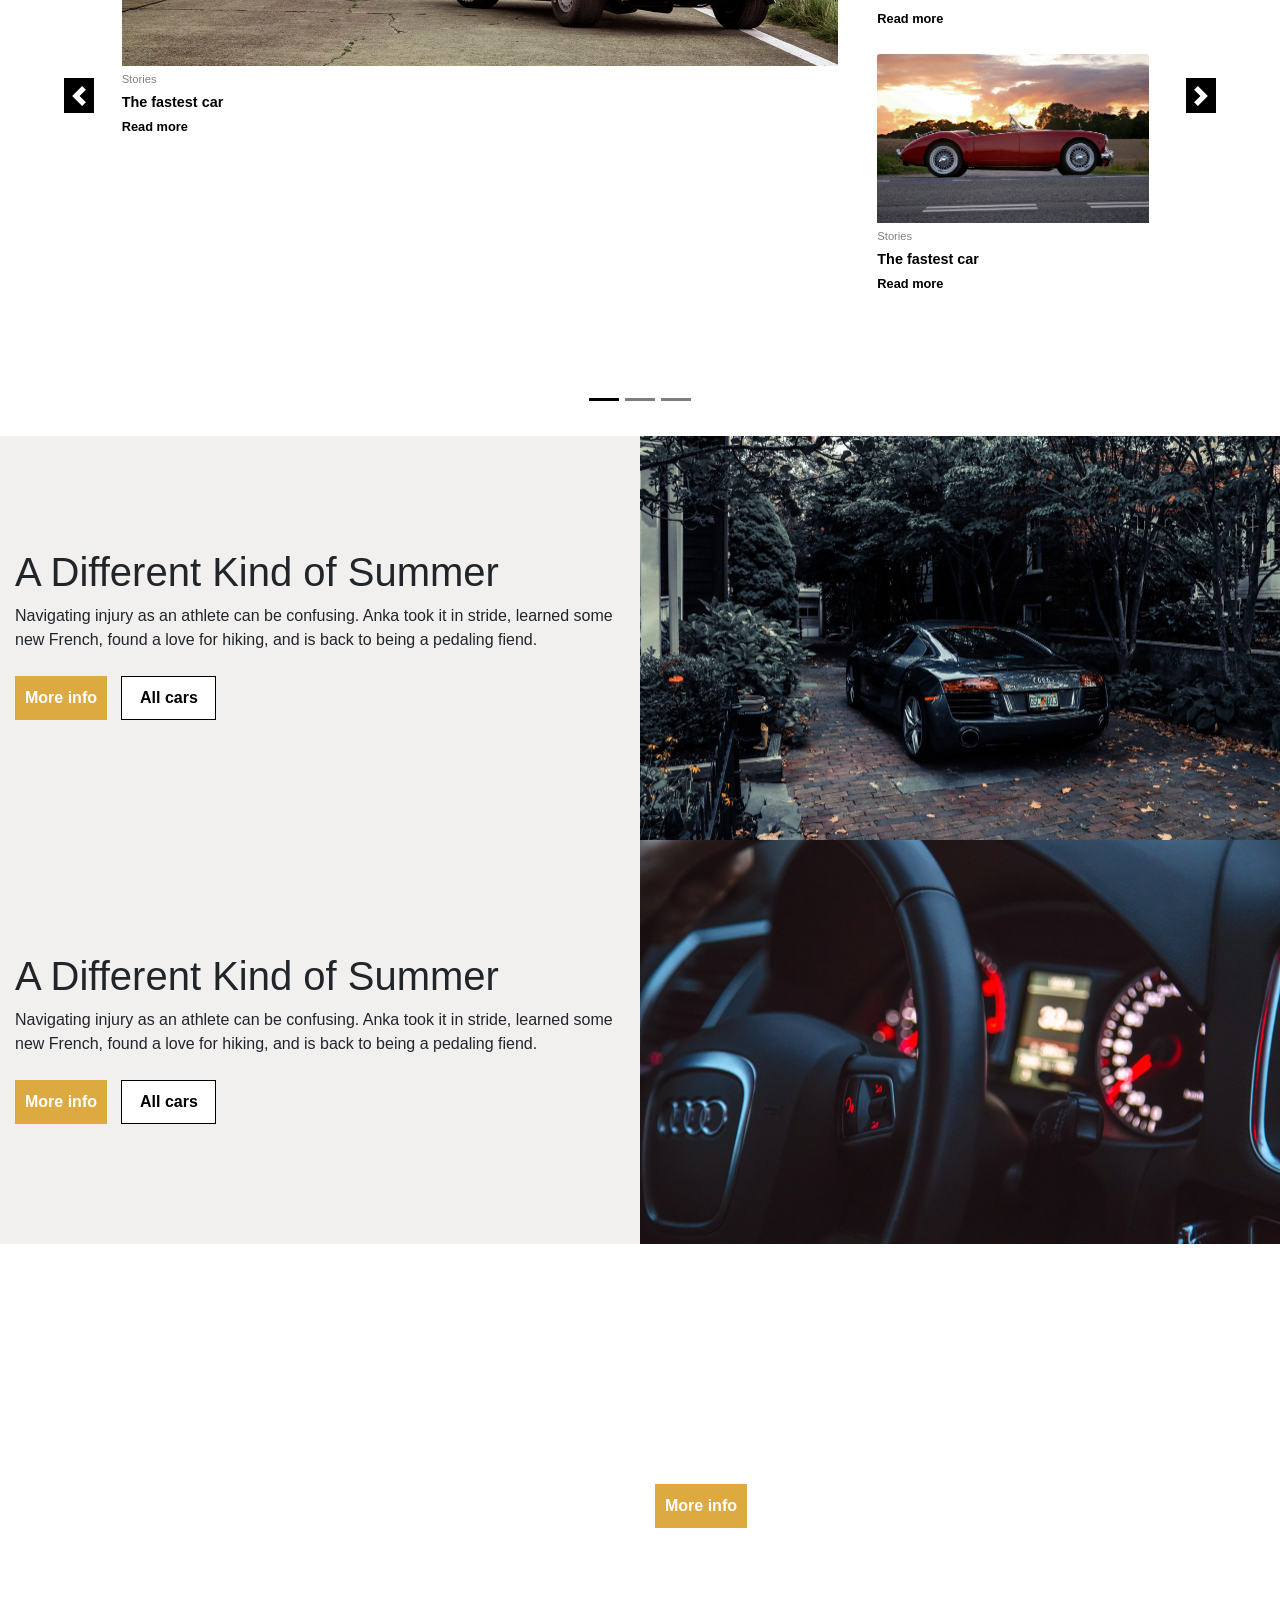
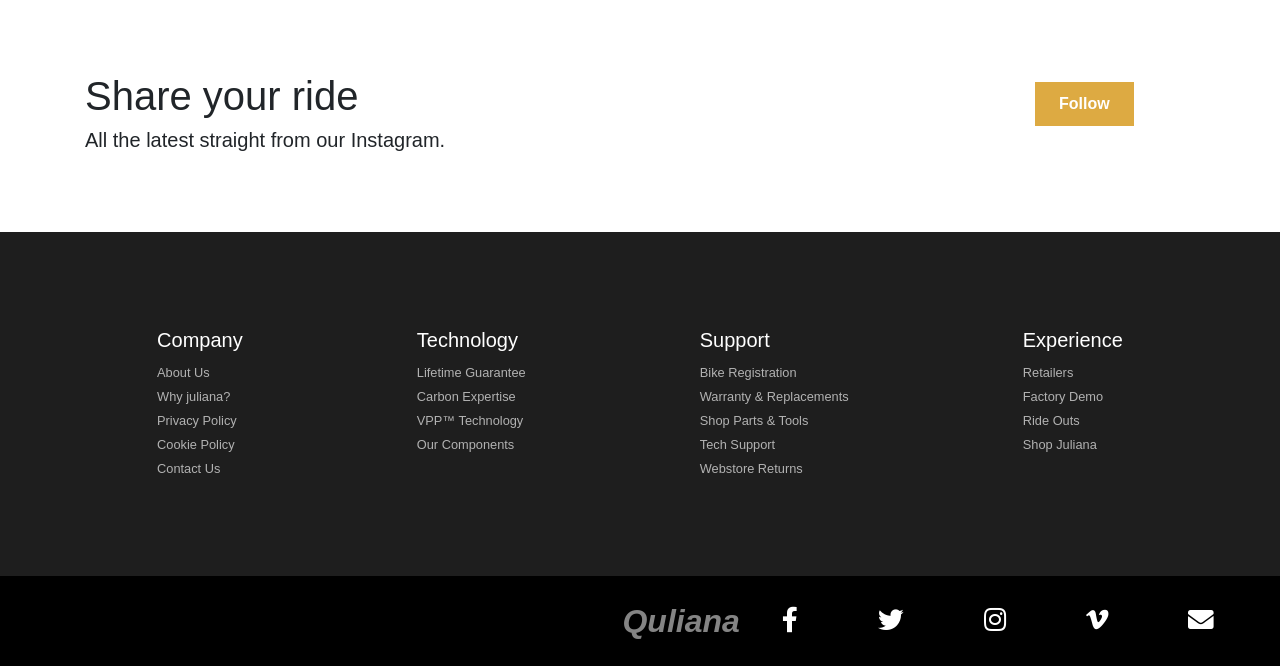
==== commit 99dfa31a: "ready project" ====
--- a/docs/index.html
+++ b/docs/index.html
@@ -4,7 +4,7 @@
     <meta charset="UTF-8">
     <meta name="viewport" content="width=device-width, initial-scale=1.0">
     <meta http-equiv="X-UA-Compatible" content="ie=edge">
-    <title>Challenge</title>
+    <title>Car-shop</title>
     <link rel="stylesheet" type="text/css" href="css/bootstrap.css">
     <link rel="stylesheet" type="text/css" href="css/index.css">
     <link rel="stylesheet" href="https://use.fontawesome.com/releases/v5.6.3/css/all.css" integrity="sha384-UHRtZLI+pbxtHCWp1t77Bi1L4ZtiqrqD80Kn4Z8NTSRyMA2Fd33n5dQ8lWUE00s/" crossorigin="anonymous">
@@ -37,10 +37,10 @@
             <a class="nav-link bold-size" href="#">Blog</a>
           </li>
           <li class="nav-item mx-1 mt-4">
-                <a class="nav-link bold-size" href="#">Why Juliana</a>
+                <a class="nav-link bold-size" href="#">Why Quliana</a>
               </li>
               <li class="nav-item mx-1 mt-4">
-                  <a class="nav-link bold-size" href="#"><i class="fas fa-shopping-bag fa-lg"></i> Shop Juliana</a>
+                  <a class="nav-link bold-size" href="#"><i class="fas fa-shopping-bag fa-lg"></i> Shop Quliana</a>
                 </li>
   </ul>
   <ul class="nav">
@@ -79,14 +79,14 @@
 <div class="container-fluid">
     <div class="row hidden">
         <div class="col-md-12 two-logos">
-            <p class="text-right my-2 mx-5 "><a class="logo mx-2" id="logo-1">SANTA CRUZ</a> <a class="logo  mx-5" id="logo-2" class="m-5">Juliana</a></p>
+            <p class="text-right my-2 mx-5 "><a class="logo mx-2" id="logo-1">SANTA CRUZ</a> <a class="logo  mx-5" id="logo-2" class="m-5">Quliana</a></p>
         </div>
     </div>
     <div class="row align-items-center">
 
 
         <div id="menu-logo">
-            <p class="juliana">Juliana</p>
+            <p class="juliana">Quliana</p>
             <div id="burger-wrapper" class="m-0"><span class="burger-btn"></span></div>
         </div>
         <div class="row justify-content-center" id="menu">
@@ -95,7 +95,7 @@
             <li class="menu-li mx-4 hiddenClass"><a class="bold menu-hover">Demo</a></li>
             <li class="menu-li mx-4 hiddenClass"><a class="bold menu-hover">Riders</a></li>
             <li class="menu-li mx-4 hiddenClass"><a class="bold menu-hover">Blog</a></li>
-            <li class="menu-li mx-4 hiddenClass"><a class="bold menu-hover">Why Juliana</a></li>                  
+            <li class="menu-li mx-4 hiddenClass"><a class="bold menu-hover">Why Quliana</a></li>                  
           </ul>
         </div>
         <ul id="menu-icons" class="m-0">
@@ -963,9 +963,9 @@
                   </div>
                </div>
 
-               <div class="row m-0 align-items-center" style="background-color: #000;">
-                 <div id="logo-auto" class="col-md-1 mr-5"><div id="logo-p-2" style="margin: 1.3rem"><a class="logo" id="logo-2" style="font-size: 2rem;">Juliana</a></div></div>
-                 <div class="col-md-5  ml-5 p-0">
+               <div class="row m-0 align-items-center" style="background-color: #000; position: relative">
+                 <div id="logo-auto" class="col-md-1 mr-5"><div id="logo-p-2" style="margin: 1.3rem"><a class="logo" id="logo-2" style="font-size: 2rem;">Quliana</a></div></div>
+                
                     <ul id="social-nav" class="nav">
                         <li class="nav-item mx-1">
                           <a class="nav-link footer-icon" href="#"><i class="fab fa-facebook-f fa-2x"></i></a>
@@ -983,7 +983,7 @@
                                     <a class="nav-link footer-icon" href="#"><i class="fas fa-envelope  fa-2x"></i></a>
                                   </li>                                                                                                     
                       </ul>              
-                 </div>               
+                        
                </div>
               </div>
             </div>
--- a/docs/css/index.css
+++ b/docs/css/index.css
@@ -46,7 +46,7 @@
     color: yellow !important;
 }
 .juliana{
-    font-size: 2.5rem;
+    font-size: 2rem;
     font-weight: bold;
     letter-spacing: 5px;
     margin: -8px 8px 8px 8px;
@@ -250,6 +250,13 @@
     font-size: 0.8rem !important;
     transition: all 0.2s linear;
     font-weight: bold;
+}
+#social-nav{
+    position: absolute;
+    right: 2%;
+    display: flex;
+    justify-content: space-around;
+    width: 40%;
 }
 #small-stroke{
     margin-top: 12px;
@@ -516,6 +523,7 @@
         display: none !important;
     }
 .juliana{
+    font-size: 2.5rem;
     margin-top: 1px;
     margin-left: 15px;
 }
